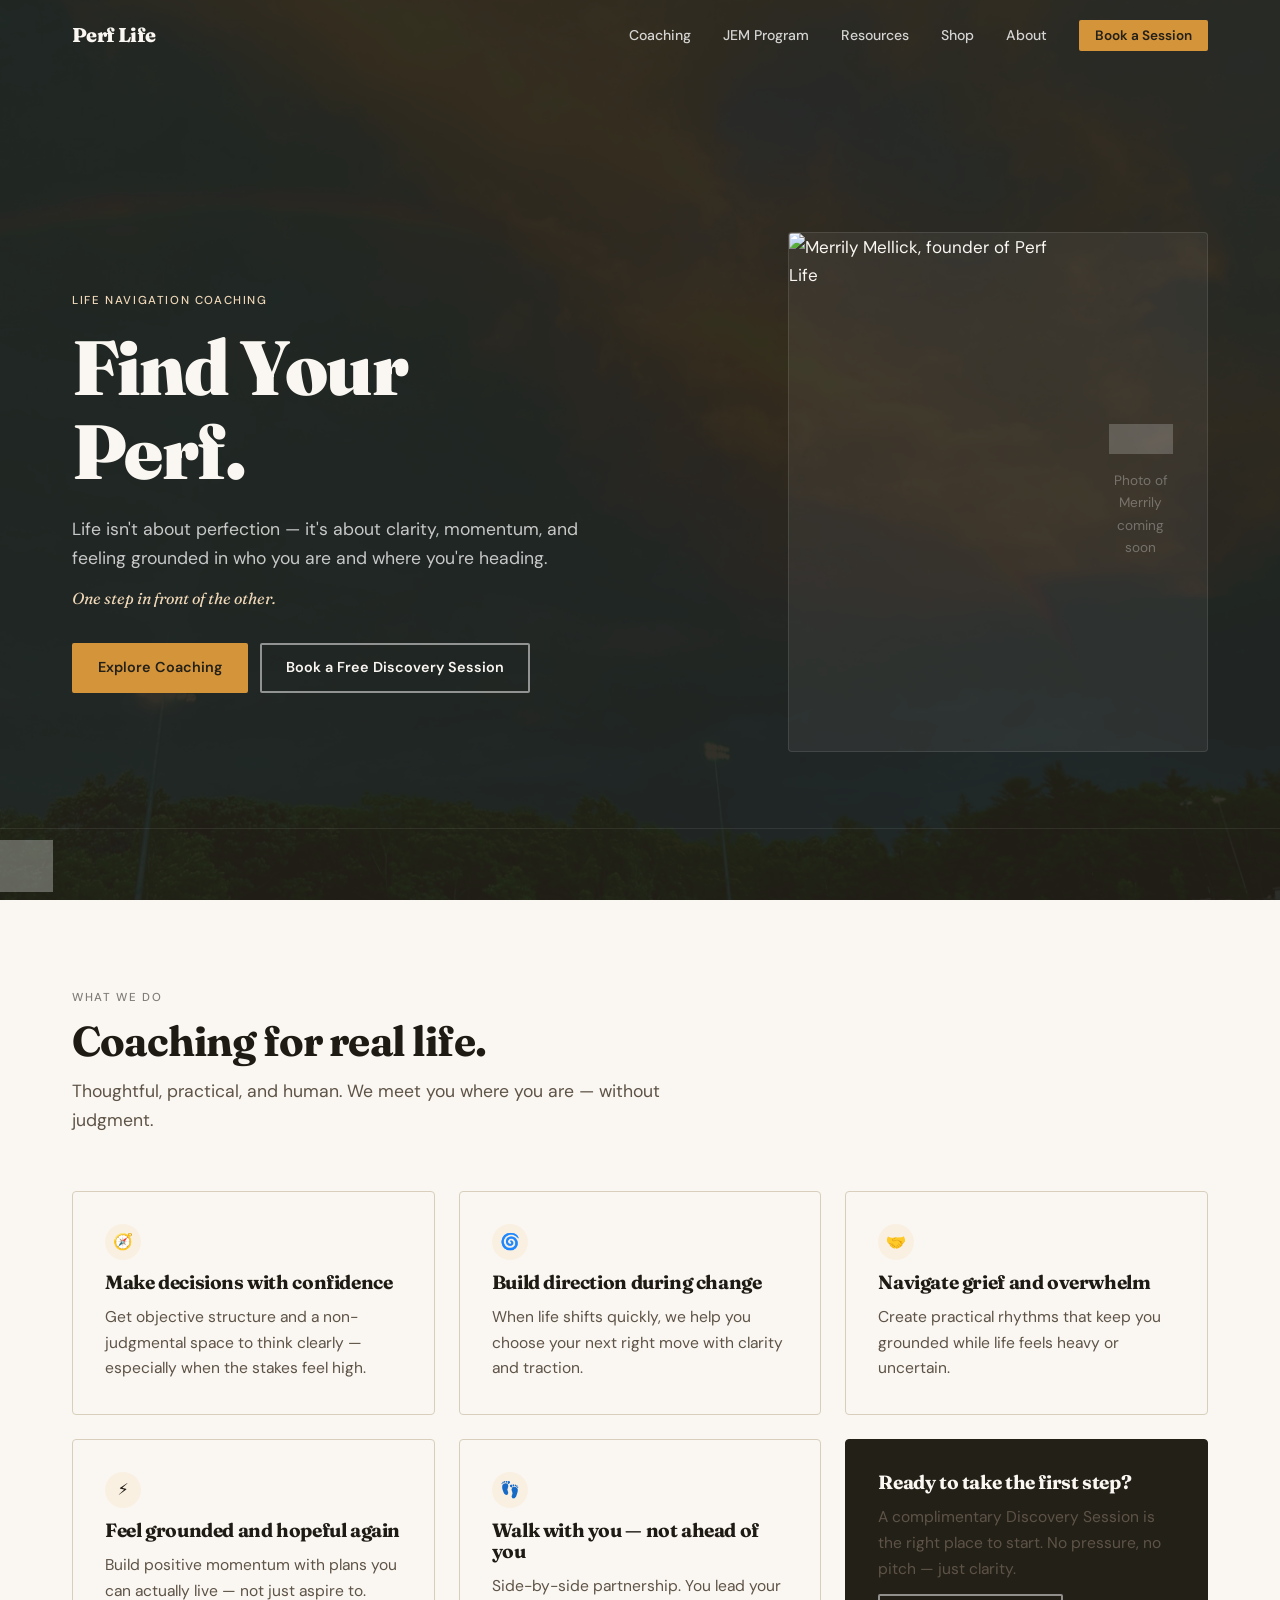
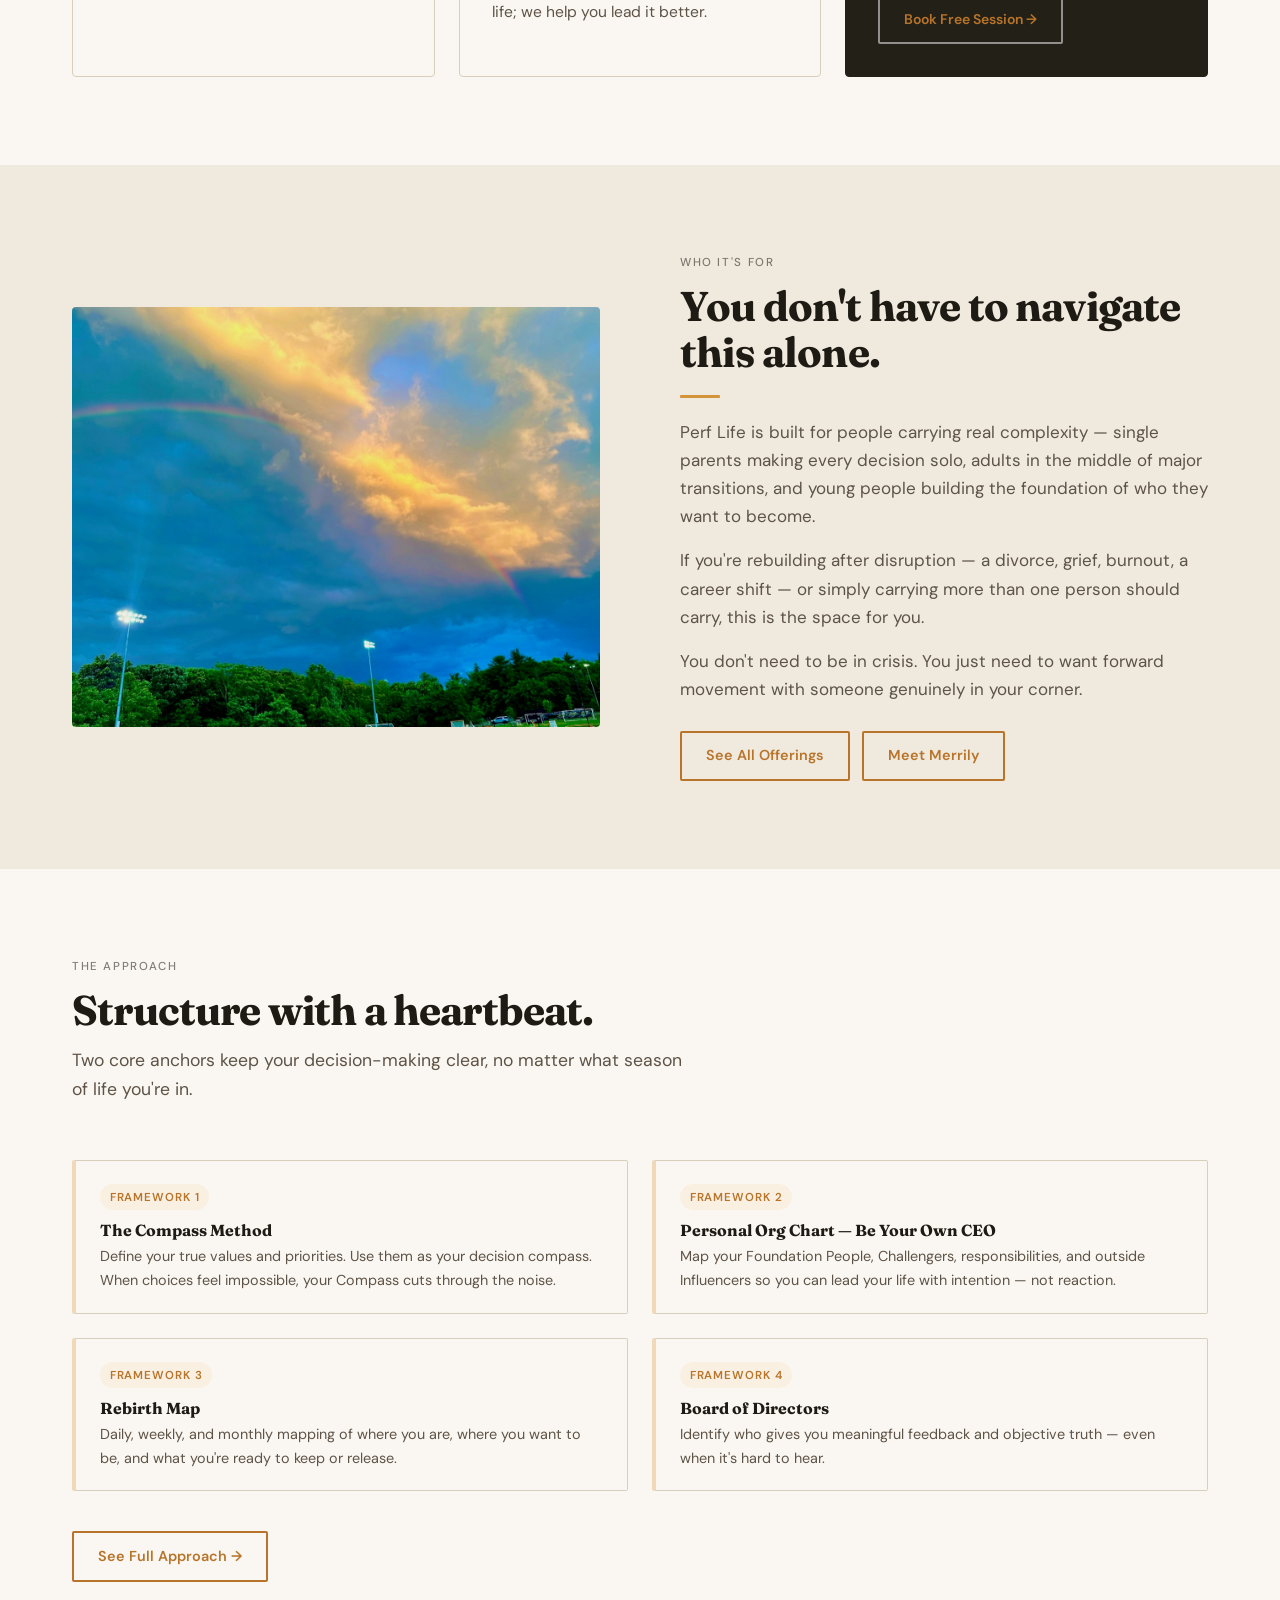
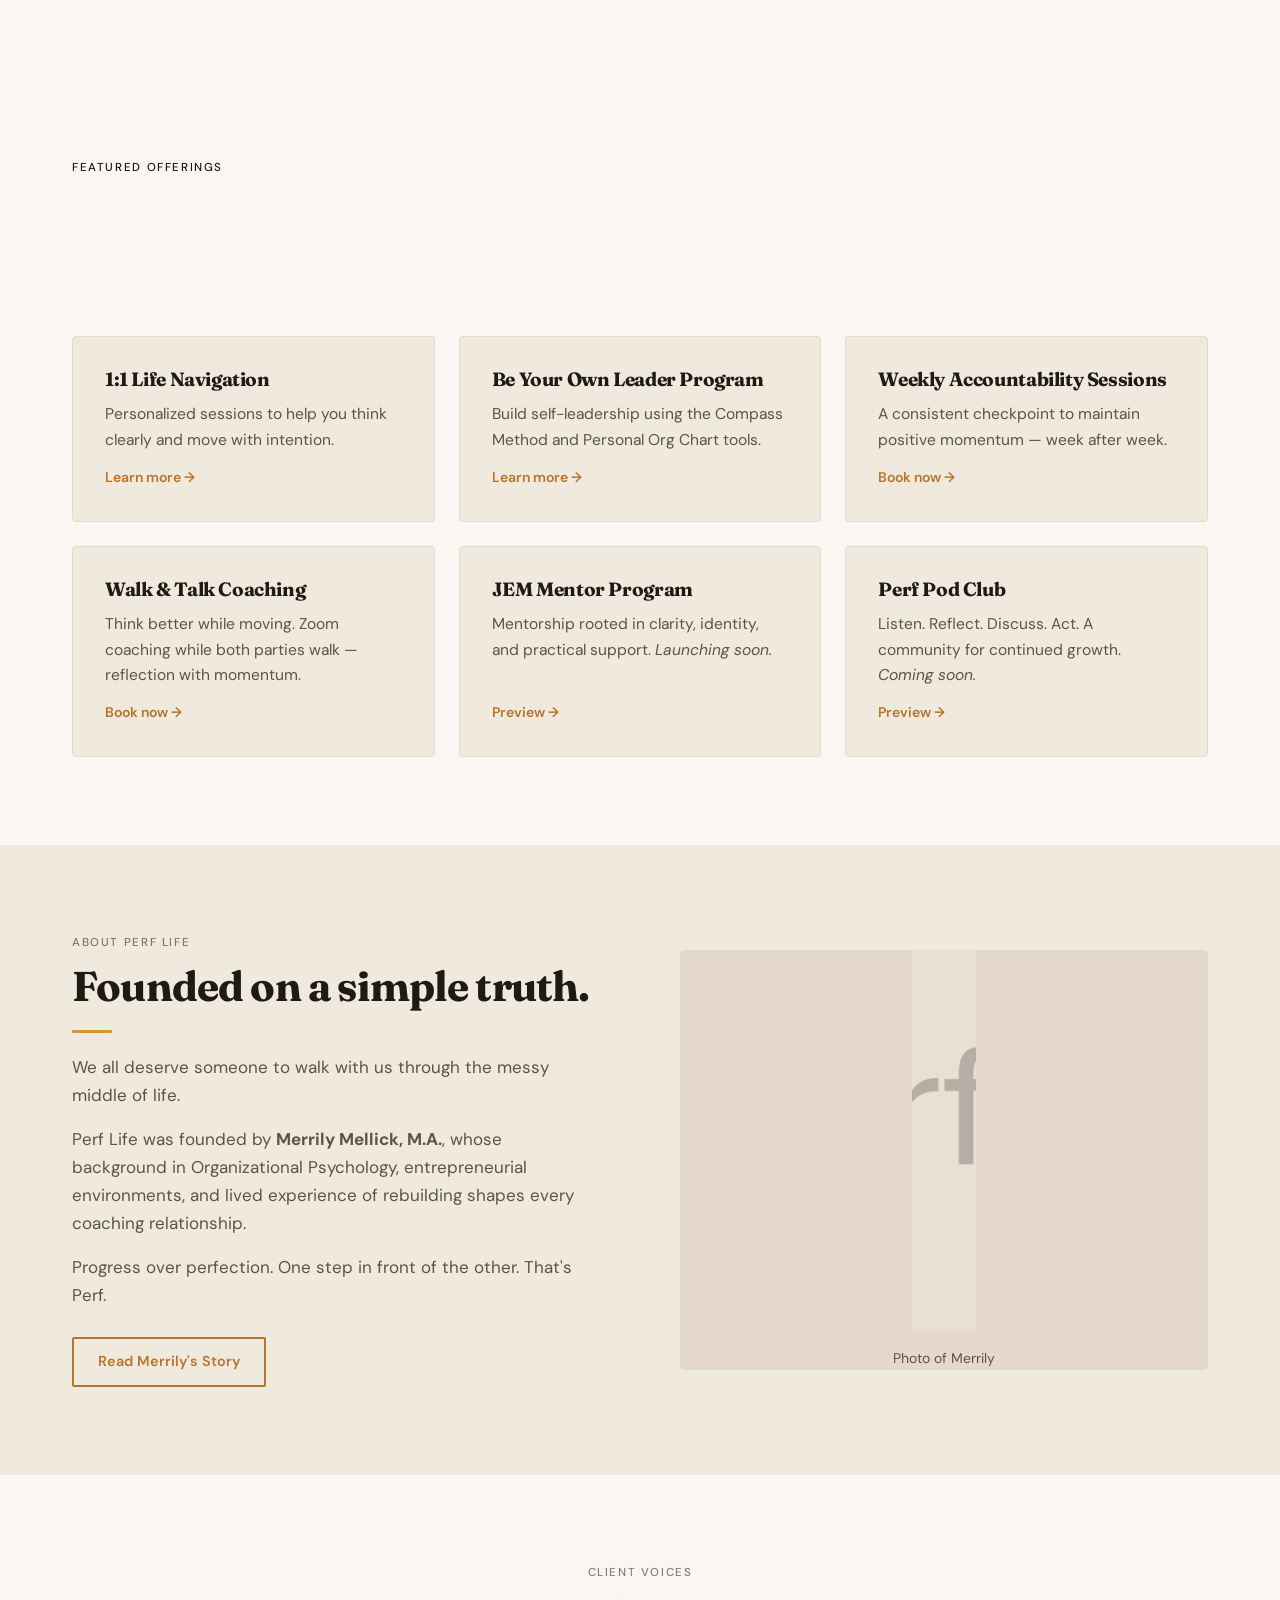
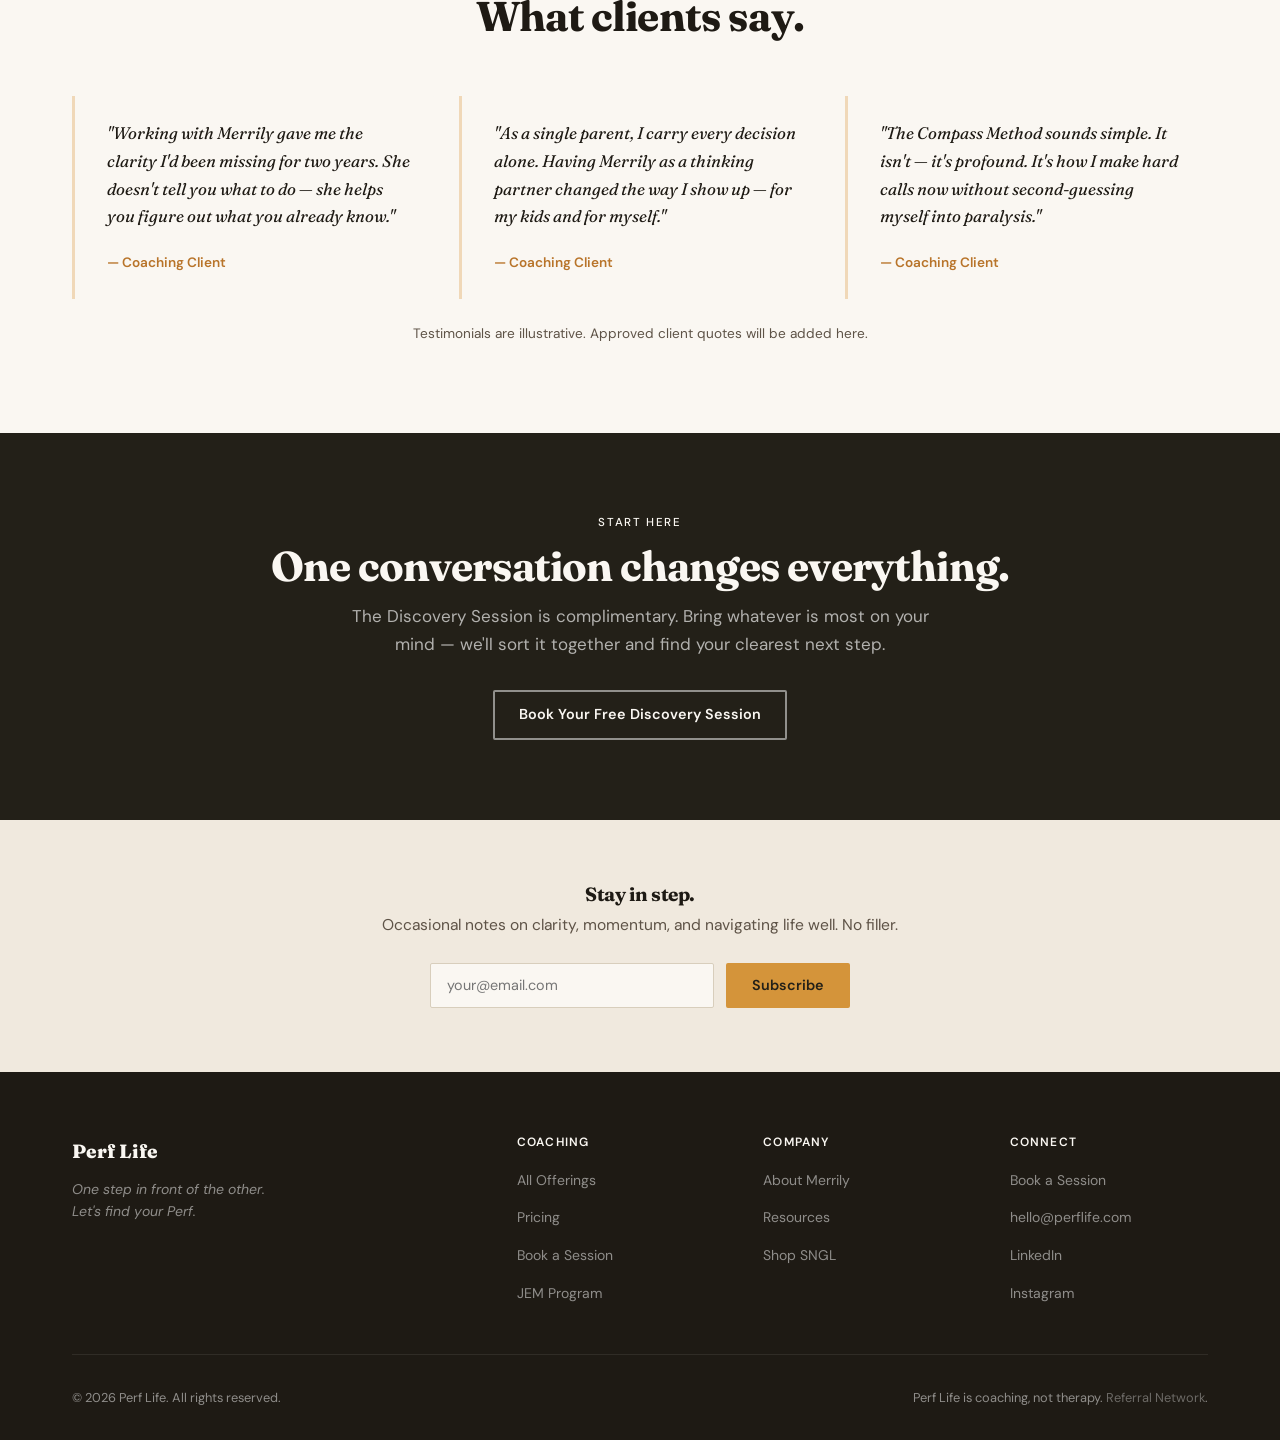
==== index.html @ 0cc989d0 "Perf Life V2 — Warm Authority (Fraunces + amber gold)" ====
<!DOCTYPE html>
<html lang="en">
<head>
  <meta charset="UTF-8">
  <meta name="viewport" content="width=device-width, initial-scale=1.0">
  <title>Perf Life — Life Navigation Coaching</title>
  <meta name="description" content="Perf Life is a personal development coaching practice grounded in thoughtful partnership, self-awareness, and intentional forward movement. Founded by Merrily Mellick, M.A.">
  <link rel="preconnect" href="https://fonts.googleapis.com">
  <link rel="preconnect" href="https://fonts.gstatic.com" crossorigin>
  <link href="https://fonts.googleapis.com/css2?family=Fraunces:ital,opsz,wght@0,9..144,400;0,9..144,700;0,9..144,900;1,9..144,400;1,9..144,700&family=DM+Sans:ital,opsz,wght@0,9..40,400;0,9..40,500;1,9..40,400&display=swap" rel="stylesheet">
  <link rel="stylesheet" href="css/style.css">
</head>
<body>

  <!-- NAV -->
  <nav class="nav" aria-label="Main navigation">
    <div class="nav__inner">
      <a class="nav__logo" href="index.html">
        <img class="nav__logo-mark" src="assets/perf-logo-walker.png" alt="">
        Perf Life
      </a>
      <ul class="nav__links" role="list">
        <li><a href="coaching.html">Coaching</a></li>
        <li><a href="jem-program.html">JEM Program</a></li>
        <li><a href="resources.html">Resources</a></li>
        <li><a href="shop.html">Shop</a></li>
        <li><a href="about.html">About</a></li>
        <li><a href="book.html" class="nav__cta">Book a Session</a></li>
      </ul>
      <button class="nav__burger" aria-label="Open menu" aria-expanded="false">
        <span></span><span></span><span></span>
      </button>
    </div>
  </nav>
  <div class="nav__drawer" aria-label="Mobile navigation">
    <a href="coaching.html">Coaching</a>
    <a href="jem-program.html">JEM Program</a>
    <a href="resources.html">Resources</a>
    <a href="shop.html">Shop</a>
    <a href="about.html">About</a>
    <a href="book.html">Book a Session →</a>
  </div>

  <!-- HERO -->
  <section class="hero">
    <div class="hero__bg" aria-hidden="true"></div>
    <div class="container">
      <div class="hero__inner">
        <div class="hero__content">
          <span class="eyebrow hero__eyebrow">Life Navigation Coaching</span>
          <h1 class="hero__title">Find Your<br>Perf.</h1>
          <p class="hero__lead">
            Life isn't about perfection — it's about clarity, momentum, and feeling grounded in who you are and where you're heading.
          </p>
          <span class="hero__tagline">One step in front of the other.</span>
          <div class="btn-row">
            <a href="coaching.html" class="btn btn--primary">Explore Coaching</a>
            <a href="book.html" class="btn btn--outline">Book a Free Discovery Session</a>
          </div>
        </div>
        <div class="hero__visual">
          <div class="hero__photo-wrap">
            <!-- Replace src below with Merrily's photo path when available -->
            <img src="assets/merrily.jpg" alt="Merrily Mellick, founder of Perf Life">
            <div class="hero__photo-placeholder">
              <img class="walker" src="assets/perf-logo-walker.png" alt="">
              <p>Photo of Merrily<br>coming soon</p>
            </div>
          </div>
        </div>
      </div>
    </div>
    <!-- Walking figure strip -->
    <div class="hero__walker-strip" aria-hidden="true">
      <img class="hero__walker" src="assets/perf-logo-walker.png" alt="">
    </div>
  </section>

  <!-- WHAT WE DO -->
  <section class="section">
    <div class="container">
      <div class="section-head reveal">
        <span class="eyebrow">What We Do</span>
        <h2>Coaching for real life.</h2>
        <p class="lead">Thoughtful, practical, and human. We meet you where you are — without judgment.</p>
      </div>
      <div class="grid grid--3">
        <div class="card reveal">
          <div class="card__icon">🧭</div>
          <h3>Make decisions with confidence</h3>
          <p>Get objective structure and a non-judgmental space to think clearly — especially when the stakes feel high.</p>
        </div>
        <div class="card reveal">
          <div class="card__icon">🌀</div>
          <h3>Build direction during change</h3>
          <p>When life shifts quickly, we help you choose your next right move with clarity and traction.</p>
        </div>
        <div class="card reveal">
          <div class="card__icon">🤝</div>
          <h3>Navigate grief and overwhelm</h3>
          <p>Create practical rhythms that keep you grounded while life feels heavy or uncertain.</p>
        </div>
        <div class="card reveal">
          <div class="card__icon">⚡</div>
          <h3>Feel grounded and hopeful again</h3>
          <p>Build positive momentum with plans you can actually live — not just aspire to.</p>
        </div>
        <div class="card reveal">
          <div class="card__icon">👣</div>
          <h3>Walk with you — not ahead of you</h3>
          <p>Side-by-side partnership. You lead your life; we help you lead it better.</p>
        </div>
        <div class="card card--blue reveal">
          <h3>Ready to take the first step?</h3>
          <p>A complimentary Discovery Session is the right place to start. No pressure, no pitch — just clarity.</p>
          <a href="book.html" class="btn btn--outline" style="margin-top:auto;align-self:flex-start;">Book Free Session →</a>
        </div>
      </div>
    </div>
  </section>

  <!-- WHO IT'S FOR -->
  <section class="section section--stone">
    <div class="container">
      <div class="media-text reveal">
        <div class="media-text__image">
          <img src="assets/hero-rainbow.jpg" alt="Rainbow through trees — a symbol of forward momentum">
        </div>
        <div class="media-text__content">
          <span class="eyebrow">Who It's For</span>
          <h2>You don't have to navigate this alone.</h2>
          <div class="divider"></div>
          <p>Perf Life is built for people carrying real complexity — single parents making every decision solo, adults in the middle of major transitions, and young people building the foundation of who they want to become.</p>
          <p>If you're rebuilding after disruption — a divorce, grief, burnout, a career shift — or simply carrying more than one person should carry, this is the space for you.</p>
          <p>You don't need to be in crisis. You just need to want forward movement with someone genuinely in your corner.</p>
          <div class="btn-row">
            <a href="coaching.html" class="btn btn--outline-dark">See All Offerings</a>
            <a href="about.html" class="btn btn--outline-dark">Meet Merrily</a>
          </div>
        </div>
      </div>
    </div>
  </section>

  <!-- APPROACH -->
  <section class="section">
    <div class="container">
      <div class="section-head reveal">
        <span class="eyebrow">The Approach</span>
        <h2>Structure with a heartbeat.</h2>
        <p class="lead">Two core anchors keep your decision-making clear, no matter what season of life you're in.</p>
      </div>
      <div class="grid grid--2">
        <div class="framework-item reveal">
          <span class="tag">Framework 1</span>
          <h4 style="margin-top:0.75rem;">The Compass Method</h4>
          <p>Define your true values and priorities. Use them as your decision compass. When choices feel impossible, your Compass cuts through the noise.</p>
        </div>
        <div class="framework-item reveal">
          <span class="tag">Framework 2</span>
          <h4 style="margin-top:0.75rem;">Personal Org Chart — Be Your Own CEO</h4>
          <p>Map your Foundation People, Challengers, responsibilities, and outside Influencers so you can lead your life with intention — not reaction.</p>
        </div>
        <div class="framework-item reveal">
          <span class="tag">Framework 3</span>
          <h4 style="margin-top:0.75rem;">Rebirth Map</h4>
          <p>Daily, weekly, and monthly mapping of where you are, where you want to be, and what you're ready to keep or release.</p>
        </div>
        <div class="framework-item reveal">
          <span class="tag">Framework 4</span>
          <h4 style="margin-top:0.75rem;">Board of Directors</h4>
          <p>Identify who gives you meaningful feedback and objective truth — even when it's hard to hear.</p>
        </div>
      </div>
      <div style="margin-top:2.5rem;" class="reveal">
        <a href="about.html" class="btn btn--outline-dark">See Full Approach →</a>
      </div>
    </div>
  </section>

  <!-- OFFERINGS -->
  <section class="section section--blue">
    <div class="container">
      <div class="section-head reveal">
        <span class="eyebrow" style="color:var(--blue-pale);opacity:1;">Featured Offerings</span>
        <h2 style="color:var(--white);">Choose the support style<br>that fits your season.</h2>
      </div>
      <div class="grid grid--3">
        <div class="card card--stone reveal">
          <h3>1:1 Life Navigation</h3>
          <p>Personalized sessions to help you think clearly and move with intention.</p>
          <a href="coaching.html">Learn more →</a>
        </div>
        <div class="card card--stone reveal">
          <h3>Be Your Own Leader Program</h3>
          <p>Build self-leadership using the Compass Method and Personal Org Chart tools.</p>
          <a href="coaching.html">Learn more →</a>
        </div>
        <div class="card card--stone reveal">
          <h3>Weekly Accountability Sessions</h3>
          <p>A consistent checkpoint to maintain positive momentum — week after week.</p>
          <a href="book.html">Book now →</a>
        </div>
        <div class="card card--stone reveal">
          <h3>Walk &amp; Talk Coaching</h3>
          <p>Think better while moving. Zoom coaching while both parties walk — reflection with momentum.</p>
          <a href="book.html">Book now →</a>
        </div>
        <div class="card card--stone reveal">
          <h3>JEM Mentor Program</h3>
          <p>Mentorship rooted in clarity, identity, and practical support. <em>Launching soon.</em></p>
          <a href="jem-program.html">Preview →</a>
        </div>
        <div class="card card--stone reveal">
          <h3>Perf Pod Club</h3>
          <p>Listen. Reflect. Discuss. Act. A community for continued growth. <em>Coming soon.</em></p>
          <a href="resources.html">Preview →</a>
        </div>
      </div>
    </div>
  </section>

  <!-- ABOUT BLURB -->
  <section class="section section--stone">
    <div class="container">
      <div class="media-text media-text--flip reveal">
        <div class="media-text__image">
          <!-- Replace with Merrily's photo -->
          <div class="media-text__image--placeholder">
            <img src="assets/perf-logo-walker.png" style="width:64px;opacity:0.25;" alt="">
            <span>Photo of Merrily</span>
          </div>
        </div>
        <div class="media-text__content">
          <span class="eyebrow">About Perf Life</span>
          <h2>Founded on a simple truth.</h2>
          <div class="divider"></div>
          <p>We all deserve someone to walk with us through the messy middle of life.</p>
          <p>Perf Life was founded by <strong>Merrily Mellick, M.A.</strong>, whose background in Organizational Psychology, entrepreneurial environments, and lived experience of rebuilding shapes every coaching relationship.</p>
          <p>Progress over perfection. One step in front of the other. That's Perf.</p>
          <div class="btn-row">
            <a href="about.html" class="btn btn--outline-dark">Read Merrily's Story</a>
          </div>
        </div>
      </div>
    </div>
  </section>

  <!-- TESTIMONIALS -->
  <section class="section">
    <div class="container">
      <div class="section-head section-head--center reveal">
        <span class="eyebrow">Client Voices</span>
        <h2>What clients say.</h2>
      </div>
      <div class="grid grid--3">
        <div class="testimonial reveal">
          <blockquote>"Working with Merrily gave me the clarity I'd been missing for two years. She doesn't tell you what to do — she helps you figure out what you already know."</blockquote>
          <cite>— Coaching Client</cite>
        </div>
        <div class="testimonial reveal">
          <blockquote>"As a single parent, I carry every decision alone. Having Merrily as a thinking partner changed the way I show up — for my kids and for myself."</blockquote>
          <cite>— Coaching Client</cite>
        </div>
        <div class="testimonial reveal">
          <blockquote>"The Compass Method sounds simple. It isn't — it's profound. It's how I make hard calls now without second-guessing myself into paralysis."</blockquote>
          <cite>— Coaching Client</cite>
        </div>
      </div>
      <p style="text-align:center;margin-top:1.5rem;font-size:0.85rem;color:var(--ink-2);" class="reveal">Testimonials are illustrative. Approved client quotes will be added here.</p>
    </div>
  </section>

  <!-- CTA -->
  <section class="cta-strip">
    <div class="container">
      <div class="reveal">
        <span class="eyebrow" style="color:var(--blue-pale);opacity:1;">Start Here</span>
        <h2>One conversation changes everything.</h2>
        <p>The Discovery Session is complimentary. Bring whatever is most on your mind — we'll sort it together and find your clearest next step.</p>
        <a href="book.html" class="btn btn--outline">Book Your Free Discovery Session</a>
      </div>
    </div>
  </section>

  <!-- NEWSLETTER -->
  <section class="newsletter">
    <div class="container">
      <h3 class="reveal">Stay in step.</h3>
      <p class="reveal">Occasional notes on clarity, momentum, and navigating life well. No filler.</p>
      <form class="newsletter__form reveal" novalidate>
        <input type="email" placeholder="your@email.com" aria-label="Email address">
        <button type="submit" class="btn btn--primary">Subscribe</button>
      </form>
    </div>
  </section>

  <!-- FOOTER -->
  <footer class="footer">
    <div class="container">
      <div class="footer__grid">
        <div>
          <div class="footer__brand">Perf Life</div>
          <p class="footer__tagline">One step in front of the other.<br>Let's find your Perf.</p>
        </div>
        <div class="footer__col">
          <h4>Coaching</h4>
          <ul>
            <li><a href="coaching.html">All Offerings</a></li>
            <li><a href="coaching.html#pricing">Pricing</a></li>
            <li><a href="book.html">Book a Session</a></li>
            <li><a href="jem-program.html">JEM Program</a></li>
          </ul>
        </div>
        <div class="footer__col">
          <h4>Company</h4>
          <ul>
            <li><a href="about.html">About Merrily</a></li>
            <li><a href="resources.html">Resources</a></li>
            <li><a href="shop.html">Shop SNGL</a></li>
          </ul>
        </div>
        <div class="footer__col">
          <h4>Connect</h4>
          <ul>
            <li><a href="book.html">Book a Session</a></li>
            <li><a href="mailto:hello@perflife.com">hello@perflife.com</a></li>
            <li><a href="#">LinkedIn</a></li>
            <li><a href="#">Instagram</a></li>
          </ul>
        </div>
      </div>
      <div class="footer__bottom">
        <span>© 2026 Perf Life. All rights reserved.</span>
        <span>Perf Life is coaching, not therapy. <a href="#">Referral Network</a>.</span>
      </div>
    </div>
  </footer>

  <script src="js/main.js"></script>
</body>
</html>
---- css/style.css ----
/* =============================================
   PERF LIFE V2 — "Warm Authority"
   Palette: charcoal + amber gold on warm cream
   Type: Fraunces (display serif) + DM Sans (body)
   ============================================= */

:root {
  --white:      #FAF7F2;
  --stone:      #F0E9DE;
  --stone-deep: #E4D9CA;
  --ink:        #1E1A14;
  --ink-2:      #5E5347;
  --gold:       #B8742A;
  --gold-mid:   #D4943A;
  --gold-pale:  #F0D8B8;
  --gold-xpale: #FAF0E2;
  --dark:       #232018;
  --rule:       #D8CEBC;
  --radius:     2px;
  --max:        1200px;
  --nav-h:      68px;
}

*, *::before, *::after { box-sizing: border-box; margin: 0; padding: 0; }
html { scroll-behavior: smooth; -webkit-text-size-adjust: 100%; }
body { font-family: 'DM Sans', system-ui, sans-serif; font-size: 1.0625rem; line-height: 1.65; color: var(--ink); background: var(--white); }
img { display: block; max-width: 100%; height: auto; }
a { color: inherit; text-decoration: none; }
ul { list-style: none; }
button { cursor: pointer; font-family: inherit; }

h1, h2, h3, h4 { font-family: 'Fraunces', Georgia, serif; font-weight: 700; line-height: 1.1; letter-spacing: -0.02em; }
h1 { font-size: clamp(2.8rem, 6vw, 5rem); font-weight: 900; }
h2 { font-size: clamp(1.9rem, 3.5vw, 2.6rem); }
h3 { font-size: 1.2rem; font-weight: 700; }
h4 { font-size: 1rem; font-weight: 700; letter-spacing: 0; }

.eyebrow { font-family: 'DM Sans', sans-serif; font-size: 0.72rem; font-weight: 500; letter-spacing: 0.14em; text-transform: uppercase; opacity: 0.55; display: block; margin-bottom: 0.75rem; }
.lead { font-size: 1.1rem; line-height: 1.65; color: var(--ink-2); }

.container { max-width: var(--max); margin: 0 auto; padding: 0 2rem; }
.section { padding: 5.5rem 0; }
.section--stone { background: var(--stone); }
.section--dark  { background: var(--dark); color: var(--white); }
.section--gold  { background: var(--gold-xpale); }

.section-head { margin-bottom: 3.5rem; }
.section-head h2 { margin-bottom: 0.75rem; }
.section-head .lead { max-width: 52ch; }
.section-head--center { text-align: center; }
.section-head--center .lead { margin: 0 auto; }

/* Nav */
.nav { position: fixed; top: 0; left: 0; right: 0; height: var(--nav-h); z-index: 100; transition: background 0.25s, box-shadow 0.25s; }
.nav.scrolled { background: var(--white); box-shadow: 0 1px 0 var(--rule); }
.nav__inner { max-width: var(--max); margin: 0 auto; padding: 0 2rem; height: 100%; display: flex; align-items: center; justify-content: space-between; }
.nav__logo { font-family: 'Fraunces', Georgia, serif; font-weight: 800; font-size: 1.25rem; letter-spacing: -0.03em; color: var(--white); transition: color 0.25s; display: flex; align-items: center; gap: 0.5rem; }
.nav.scrolled .nav__logo { color: var(--ink); }
.nav__logo-mark { display: none; }
.nav__links { display: flex; align-items: center; gap: 2rem; }
.nav__links a { font-size: 0.88rem; font-weight: 500; color: rgba(255,255,255,0.8); transition: color 0.2s; }
.nav__links a:hover { color: var(--white); }
.nav.scrolled .nav__links a { color: var(--ink-2); }
.nav.scrolled .nav__links a:hover { color: var(--ink); }
.nav__cta { color: var(--dark) !important; background: var(--gold-mid); padding: 0.45rem 1rem; border-radius: var(--radius); font-weight: 600 !important; font-size: 0.85rem !important; transition: background 0.2s !important; }
.nav__cta:hover { background: var(--gold) !important; color: var(--white) !important; }
.nav.scrolled .nav__cta { background: var(--gold-mid); color: var(--dark) !important; }
.nav__burger { display: none; flex-direction: column; gap: 5px; background: none; border: none; padding: 4px; }
.nav__burger span { display: block; width: 22px; height: 2px; background: var(--white); transition: background 0.25s; border-radius: 2px; }
.nav.scrolled .nav__burger span { background: var(--ink); }
.nav__drawer { display: none; position: fixed; top: var(--nav-h); left: 0; right: 0; background: var(--white); border-bottom: 1px solid var(--rule); padding: 1.5rem 2rem; z-index: 99; flex-direction: column; gap: 1.25rem; }
.nav__drawer.open { display: flex; }
.nav__drawer a { font-size: 1rem; font-weight: 500; color: var(--ink-2); }
.nav__drawer a:hover { color: var(--ink); }

/* Buttons */
.btn { display: inline-flex; align-items: center; gap: 0.4rem; font-family: 'DM Sans', sans-serif; font-size: 0.9rem; font-weight: 600; padding: 0.7rem 1.5rem; border-radius: var(--radius); border: 2px solid transparent; transition: background 0.2s, color 0.2s, border-color 0.2s, transform 0.15s; white-space: nowrap; }
.btn:hover { transform: translateY(-1px); }
.btn--primary { background: var(--gold-mid); color: var(--dark); border-color: var(--gold-mid); }
.btn--primary:hover { background: var(--gold); border-color: var(--gold); }
.btn--outline { background: transparent; color: var(--white); border-color: rgba(255,255,255,0.5); }
.btn--outline:hover { border-color: var(--white); background: rgba(255,255,255,0.08); }
.btn--outline-dark { background: transparent; color: var(--gold); border-color: var(--gold); }
.btn--outline-dark:hover { background: var(--gold); color: var(--white); }
.btn-row { display: flex; flex-wrap: wrap; gap: 0.75rem; margin-top: 2rem; }

/* Hero */
.hero { min-height: 100svh; background: var(--dark); color: var(--white); display: flex; flex-direction: column; justify-content: center; position: relative; overflow: hidden; padding-top: var(--nav-h); }
.hero__bg { position: absolute; inset: 0; background-image: url('../assets/hero-rainbow.jpg'); background-size: cover; background-position: center 40%; opacity: 0.08; }
.hero__inner { position: relative; z-index: 1; display: grid; grid-template-columns: 1fr 1fr; gap: 4rem; align-items: center; padding: 6rem 0 5rem; }
.hero__content { max-width: 52ch; }
.hero__eyebrow { color: var(--gold-pale); opacity: 1; margin-bottom: 1rem; }
.hero__title { color: var(--white); margin-bottom: 1.25rem; }
.hero__lead { font-size: 1.1rem; line-height: 1.65; color: rgba(255,255,255,0.75); }
.hero__tagline { display: block; margin-top: 0.75rem; font-family: 'Fraunces', serif; font-size: 1rem; font-style: italic; color: var(--gold-pale); }
.hero__visual { display: flex; justify-content: flex-end; align-items: center; }
.hero__photo-wrap { width: 420px; height: 520px; border-radius: 4px; overflow: hidden; background: rgba(255,255,255,0.06); border: 1px solid rgba(255,255,255,0.1); display: flex; align-items: center; justify-content: center; flex-shrink: 0; }
.hero__photo-wrap img { width: 100%; height: 100%; object-fit: cover; }
.hero__photo-placeholder { text-align: center; color: rgba(255,255,255,0.3); font-size: 0.85rem; padding: 2rem; }
.hero__photo-placeholder .walker { width: 64px; margin: 0 auto 1rem; opacity: 0.2; filter: brightness(0) invert(1); }
.hero__walker-strip { position: absolute; bottom: 0; left: 0; right: 0; height: 72px; overflow: hidden; z-index: 2; border-top: 1px solid rgba(255,255,255,0.08); }
.hero__walker { position: absolute; bottom: 8px; left: -60px; height: 52px; filter: brightness(0) invert(1); opacity: 0.3; animation: walk-across 8s ease-in-out infinite; animation-delay: 1.2s; }
@keyframes walk-across { 0% { left: -60px; opacity: 0; } 8% { opacity: 0.3; } 90% { opacity: 0.3; } 100% { left: calc(100% + 60px); opacity: 0; } }
.hero--page { min-height: 44vh; padding-bottom: 4rem; }
.hero--page .hero__inner { padding: 3.5rem 0 2rem; grid-template-columns: 1fr; max-width: 680px; }

/* Cards */
.grid { display: grid; gap: 1.5rem; }
.grid--2 { grid-template-columns: repeat(2, 1fr); }
.grid--3 { grid-template-columns: repeat(3, 1fr); }
.grid--4 { grid-template-columns: repeat(4, 1fr); }
.card { background: var(--white); border: 1px solid var(--rule); border-radius: calc(var(--radius) + 2px); padding: 2rem; display: flex; flex-direction: column; gap: 0.75rem; transition: box-shadow 0.2s, border-color 0.2s, transform 0.2s; }
.card:hover { box-shadow: 0 6px 24px rgba(184,116,42,0.1); border-color: var(--gold-pale); transform: translateY(-2px); }
.card--blue { background: var(--dark); color: var(--white); border-color: var(--dark); }
.card--blue h3 { color: var(--white); }
.card--blue p { color: rgba(255,255,255,0.7); }
.card--stone { background: var(--stone); border-color: var(--stone-deep); }
.card__icon { width: 36px; height: 36px; background: var(--gold-xpale); border-radius: 50%; display: flex; align-items: center; justify-content: center; font-size: 1rem; flex-shrink: 0; }
.card p { color: var(--ink-2); font-size: 0.975rem; }
.card a { margin-top: auto; font-size: 0.875rem; font-weight: 600; color: var(--gold); display: inline-flex; align-items: center; gap: 0.3rem; }
.card a:hover { color: var(--gold-mid); }

/* Testimonials */
.testimonial { border-left: 3px solid var(--gold-pale); padding: 1.5rem 1.5rem 1.5rem 2rem; background: var(--white); border-radius: 0 var(--radius) var(--radius) 0; }
.section--stone .testimonial { background: var(--stone-deep); }
.testimonial blockquote { font-family: 'Fraunces', serif; font-size: 1.05rem; line-height: 1.65; color: var(--ink); font-style: italic; margin-bottom: 1rem; }
.testimonial cite { font-size: 0.85rem; font-weight: 600; color: var(--gold); font-style: normal; }

/* FAQ */
.faq { display: flex; flex-direction: column; }
.faq__item { border-bottom: 1px solid var(--rule); }
.faq__q { width: 100%; text-align: left; background: none; border: none; padding: 1.25rem 0; font-family: 'Fraunces', serif; font-size: 1rem; font-weight: 700; color: var(--ink); display: flex; justify-content: space-between; align-items: center; gap: 1rem; }
.faq__q:hover { color: var(--gold); }
.faq__icon { width: 20px; height: 20px; flex-shrink: 0; position: relative; }
.faq__icon::before, .faq__icon::after { content: ''; position: absolute; background: currentColor; border-radius: 2px; }
.faq__icon::before { width: 100%; height: 2px; top: 9px; left: 0; }
.faq__icon::after { width: 2px; height: 100%; top: 0; left: 9px; transition: transform 0.25s; }
.faq__item.open .faq__icon::after { transform: scaleY(0); }
.faq__a { max-height: 0; overflow: hidden; transition: max-height 0.3s ease, padding 0.3s; font-size: 0.975rem; color: var(--ink-2); line-height: 1.65; }
.faq__item.open .faq__a { max-height: 400px; padding-bottom: 1.25rem; }

/* CTA strip */
.cta-strip { padding: 5rem 0; text-align: center; background: var(--dark); color: var(--white); }
.cta-strip h2 { color: var(--white); margin-bottom: 0.75rem; }
.cta-strip p { color: rgba(255,255,255,0.65); max-width: 50ch; margin: 0 auto 2rem; }

/* Pricing */
.pricing-card { border: 2px solid var(--rule); border-radius: calc(var(--radius) + 3px); padding: 2.5rem; background: var(--white); display: flex; flex-direction: column; gap: 1.25rem; }
.pricing-card--featured { border-color: var(--gold-mid); position: relative; }
.pricing-card--featured::before { content: 'Most Popular'; position: absolute; top: -1px; right: 1.5rem; background: var(--gold-mid); color: var(--dark); font-size: 0.7rem; font-weight: 700; letter-spacing: 0.08em; text-transform: uppercase; padding: 0.25rem 0.75rem; border-radius: 0 0 var(--radius) var(--radius); }
.pricing__price { font-family: 'Fraunces', serif; font-size: 2.5rem; font-weight: 900; color: var(--gold); line-height: 1; }
.pricing__price span { font-family: 'DM Sans', sans-serif; font-size: 1rem; font-weight: 400; color: var(--ink-2); }
.pricing__features { display: flex; flex-direction: column; gap: 0.6rem; }
.pricing__features li { font-size: 0.925rem; color: var(--ink-2); display: flex; align-items: flex-start; gap: 0.6rem; }
.pricing__features li::before { content: '✓'; color: var(--gold-mid); font-weight: 700; flex-shrink: 0; }

/* Shop */
.product-card { background: var(--white); border: 1px solid var(--rule); border-radius: calc(var(--radius) + 2px); overflow: hidden; transition: box-shadow 0.2s, transform 0.2s; }
.product-card:hover { box-shadow: 0 8px 28px rgba(184,116,42,0.12); transform: translateY(-2px); }
.product-card__image { width: 100%; height: 260px; object-fit: cover; background: var(--stone); }
.product-card__image--placeholder { width: 100%; height: 260px; background: var(--stone); display: flex; align-items: center; justify-content: center; color: var(--ink-2); font-size: 0.85rem; }
.product-card__body { padding: 1.25rem; }
.product-card__name { font-family: 'Fraunces', serif; font-weight: 700; font-size: 1rem; margin-bottom: 0.35rem; }
.product-card__price { color: var(--gold); font-weight: 600; font-size: 0.95rem; margin-bottom: 0.75rem; }
.product-card__desc { font-size: 0.875rem; color: var(--ink-2); margin-bottom: 1rem; }

/* Misc */
.coming-soon-banner { background: var(--gold-xpale); border: 1px solid var(--gold-pale); border-radius: var(--radius); padding: 2rem; text-align: center; margin-bottom: 2rem; }
.coming-soon-banner p { color: var(--ink-2); font-size: 0.925rem; }
.newsletter { padding: 4rem 0; background: var(--stone); text-align: center; }
.newsletter h3 { font-family: 'Fraunces', serif; margin-bottom: 0.5rem; }
.newsletter p { color: var(--ink-2); margin-bottom: 1.5rem; font-size: 0.975rem; }
.newsletter__form { display: flex; gap: 0.75rem; max-width: 420px; margin: 0 auto; flex-wrap: wrap; justify-content: center; }
.newsletter__form input { flex: 1; min-width: 200px; padding: 0.7rem 1rem; border: 1px solid var(--rule); border-radius: var(--radius); font-family: 'DM Sans', sans-serif; font-size: 0.9rem; background: var(--white); color: var(--ink); outline: none; transition: border-color 0.2s; }
.newsletter__form input:focus { border-color: var(--gold-mid); }
.footer { background: var(--ink); color: rgba(255,255,255,0.5); padding: 4rem 0 2rem; }
.footer__grid { display: grid; grid-template-columns: 2fr 1fr 1fr 1fr; gap: 3rem; padding-bottom: 3rem; border-bottom: 1px solid rgba(255,255,255,0.08); margin-bottom: 2rem; }
.footer__brand { font-family: 'Fraunces', serif; font-size: 1.2rem; font-weight: 800; color: var(--white); margin-bottom: 0.75rem; }
.footer__tagline { font-size: 0.875rem; line-height: 1.55; max-width: 28ch; font-style: italic; }
.footer__col h4 { font-family: 'DM Sans', sans-serif; font-size: 0.75rem; font-weight: 600; letter-spacing: 0.1em; text-transform: uppercase; color: var(--white); margin-bottom: 1rem; }
.footer__col ul { display: flex; flex-direction: column; gap: 0.6rem; }
.footer__col a { font-size: 0.875rem; transition: color 0.2s; }
.footer__col a:hover { color: var(--white); }
.footer__bottom { display: flex; justify-content: space-between; align-items: center; font-size: 0.8rem; flex-wrap: wrap; gap: 0.75rem; }
.footer__bottom a { color: rgba(255,255,255,0.35); }
.footer__bottom a:hover { color: rgba(255,255,255,0.65); }
.framework-list { display: flex; flex-direction: column; gap: 1rem; }
.framework-item { padding: 1.25rem 1.5rem; background: var(--white); border: 1px solid var(--rule); border-radius: var(--radius); border-left: 4px solid var(--gold-pale); transition: border-left-color 0.2s; }
.framework-item:hover { border-left-color: var(--gold-mid); }
.section--stone .framework-item { background: var(--stone-deep); }
.framework-item h4 { font-family: 'Fraunces', serif; margin-bottom: 0.35rem; }
.framework-item p { font-size: 0.9rem; color: var(--ink-2); }
.tag { display: inline-block; font-size: 0.72rem; font-weight: 600; letter-spacing: 0.08em; text-transform: uppercase; padding: 0.2rem 0.6rem; border-radius: 20px; background: var(--gold-xpale); color: var(--gold); }
.divider { width: 40px; height: 3px; background: var(--gold-mid); border-radius: 1px; margin: 1.25rem 0; }
.reveal { opacity: 0; transform: translateY(18px); transition: opacity 0.55s ease, transform 0.55s ease; }
.reveal.visible { opacity: 1; transform: none; }
.cal-wrap { background: var(--white); border: 1px solid var(--rule); border-radius: calc(var(--radius) + 2px); overflow: hidden; min-height: 600px; }
.sngl-wordmark { font-family: 'Fraunces', serif; font-size: clamp(3rem, 10vw, 7rem); font-weight: 900; letter-spacing: -0.04em; line-height: 0.9; color: var(--white); }
.sngl-sub { font-family: 'DM Sans', sans-serif; font-size: 0.95rem; color: var(--gold-pale); margin-top: 0.75rem; letter-spacing: 0.04em; font-style: italic; }
.filter-bar { display: flex; gap: 0.5rem; flex-wrap: wrap; margin-bottom: 2.5rem; }
.filter-btn { font-family: 'DM Sans', sans-serif; font-size: 0.8rem; font-weight: 600; padding: 0.35rem 0.9rem; border-radius: 20px; border: 1px solid var(--rule); background: var(--white); color: var(--ink-2); transition: background 0.2s, color 0.2s, border-color 0.2s; }
.filter-btn.active, .filter-btn:hover { background: var(--gold-mid); color: var(--dark); border-color: var(--gold-mid); }
.jem-hero { background: #1A1510; }
.jem-quote { background: var(--gold-xpale); border-left: 4px solid var(--gold-mid); padding: 2rem 2.5rem; border-radius: 0 var(--radius) var(--radius) 0; font-family: 'Fraunces', serif; font-size: 1.2rem; font-style: italic; line-height: 1.65; color: var(--ink); margin: 2.5rem 0; }
.jem-quote cite { display: block; margin-top: 1rem; font-style: normal; font-size: 0.875rem; font-weight: 600; color: var(--gold); font-family: 'DM Sans', sans-serif; }
.media-text { display: grid; grid-template-columns: 1fr 1fr; gap: 5rem; align-items: center; }
.media-text--flip { direction: rtl; }
.media-text--flip > * { direction: ltr; }
.media-text__image { border-radius: 4px; overflow: hidden; }
.media-text__image img { width: 100%; height: 420px; object-fit: cover; }
.media-text__image--placeholder { width: 100%; height: 420px; background: var(--stone-deep); border-radius: 4px; display: flex; align-items: center; justify-content: center; color: var(--ink-2); font-size: 0.875rem; flex-direction: column; gap: 1rem; }
.media-text__content h2 { margin-bottom: 1rem; }
.media-text__content p { color: var(--ink-2); margin-bottom: 1rem; }
.media-text__content .btn-row { margin-top: 1.75rem; }

@media (max-width: 900px) {
  .hero__inner { grid-template-columns: 1fr; gap: 2rem; }
  .hero__visual { display: none; }
  .media-text { grid-template-columns: 1fr; gap: 2.5rem; }
  .media-text--flip { direction: ltr; }
  .footer__grid { grid-template-columns: 1fr 1fr; gap: 2rem; }
  .grid--3 { grid-template-columns: 1fr 1fr; }
  .grid--4 { grid-template-columns: 1fr 1fr; }
}
@media (max-width: 640px) {
  :root { --nav-h: 60px; }
  .nav__links { display: none; }
  .nav__burger { display: flex; }
  .section { padding: 3.5rem 0; }
  .container { padding: 0 1.25rem; }
  .grid--2, .grid--3, .grid--4 { grid-template-columns: 1fr; }
  h1 { font-size: 2.5rem; }
  h2 { font-size: 1.75rem; }
  .footer__grid { grid-template-columns: 1fr; gap: 2rem; }
}
@media (prefers-reduced-motion: reduce) {
  .hero__walker { animation: none; }
  .reveal { opacity: 1; transform: none; transition: none; }
  * { transition-duration: 0.01ms !important; animation-duration: 0.01ms !important; }
}
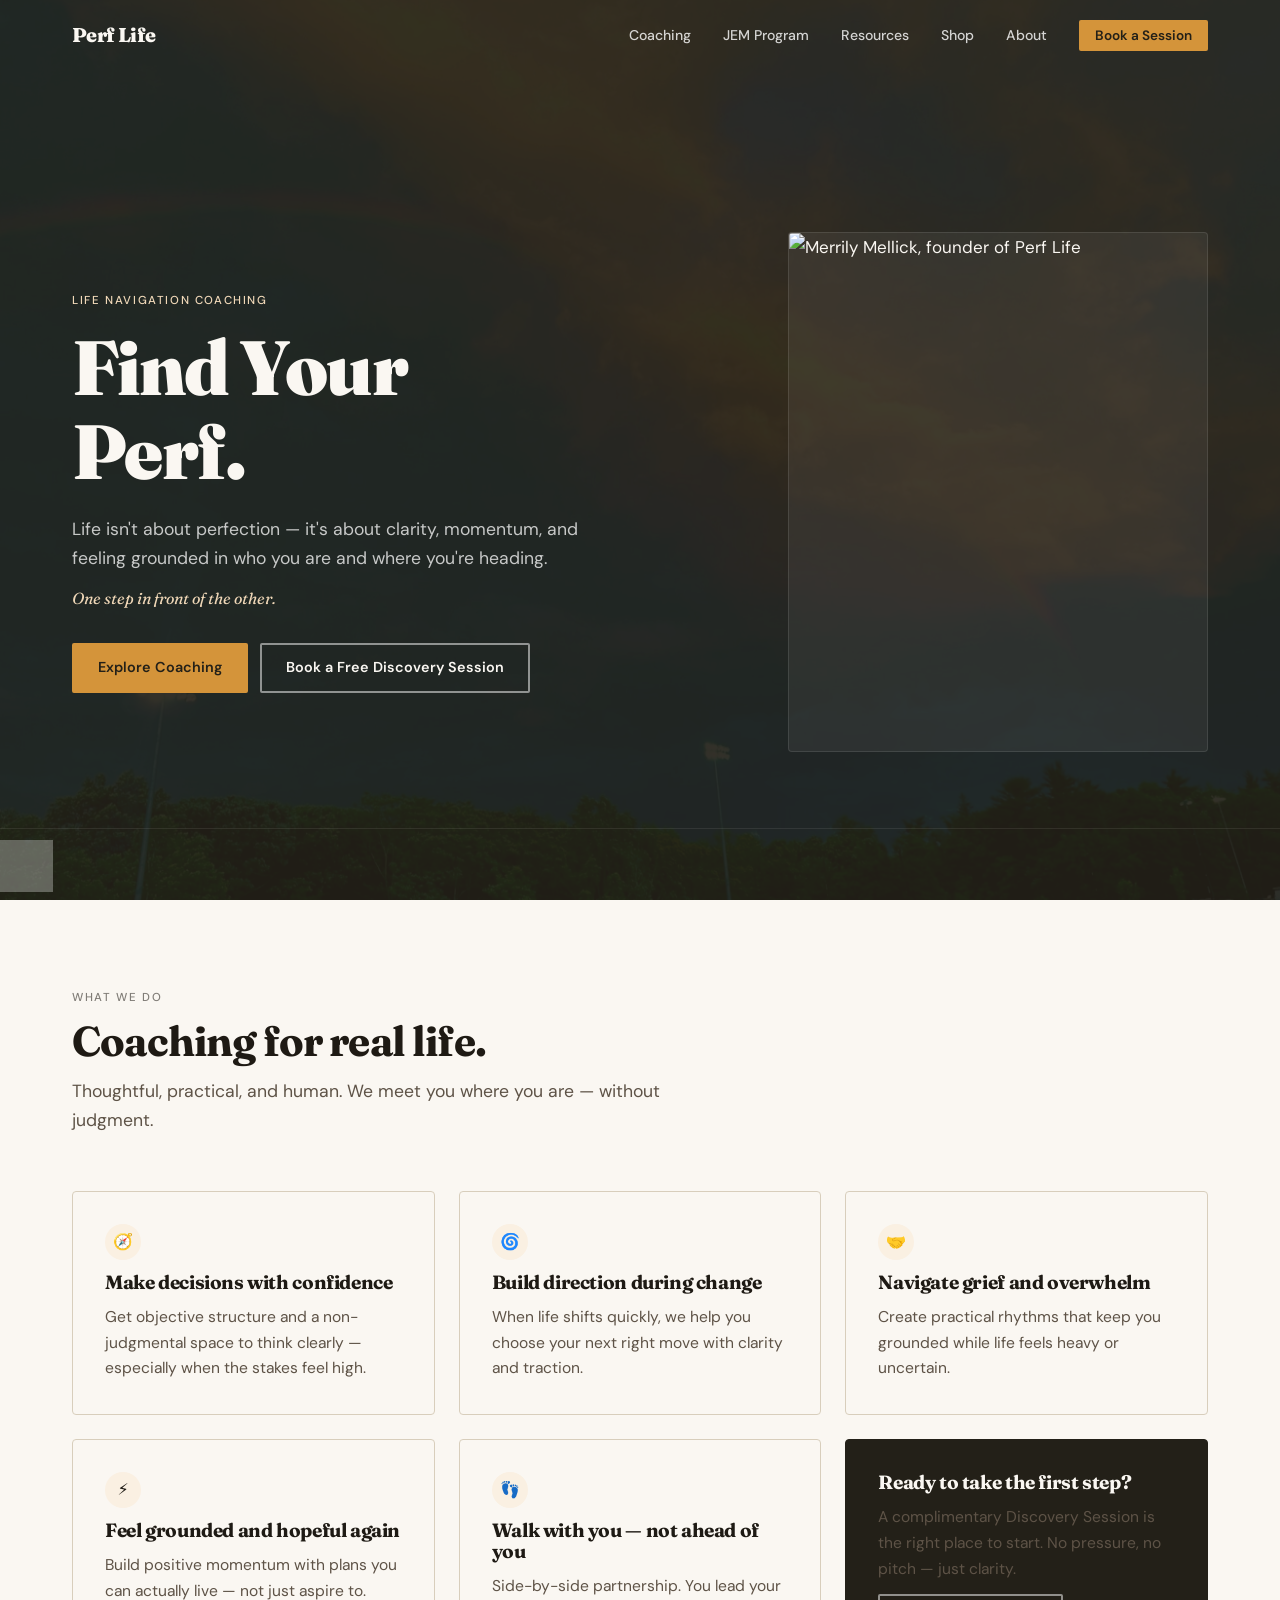
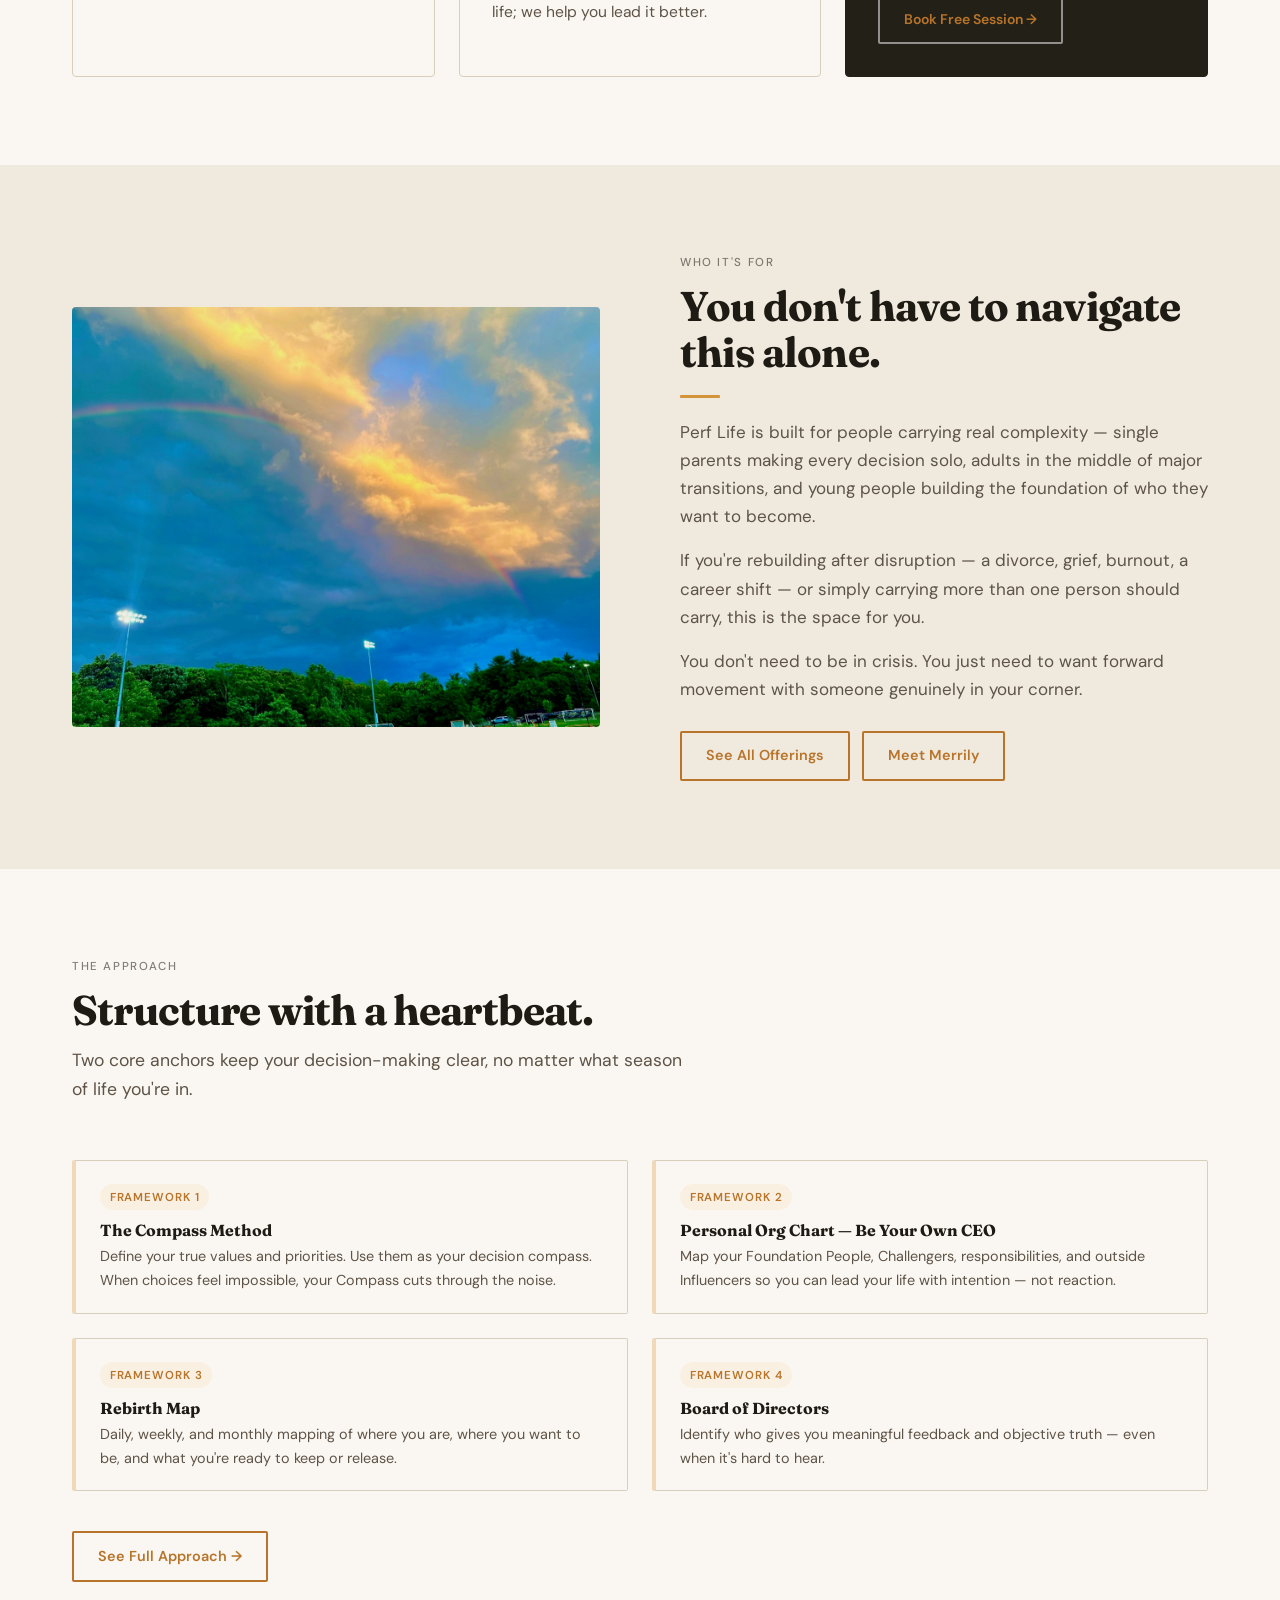
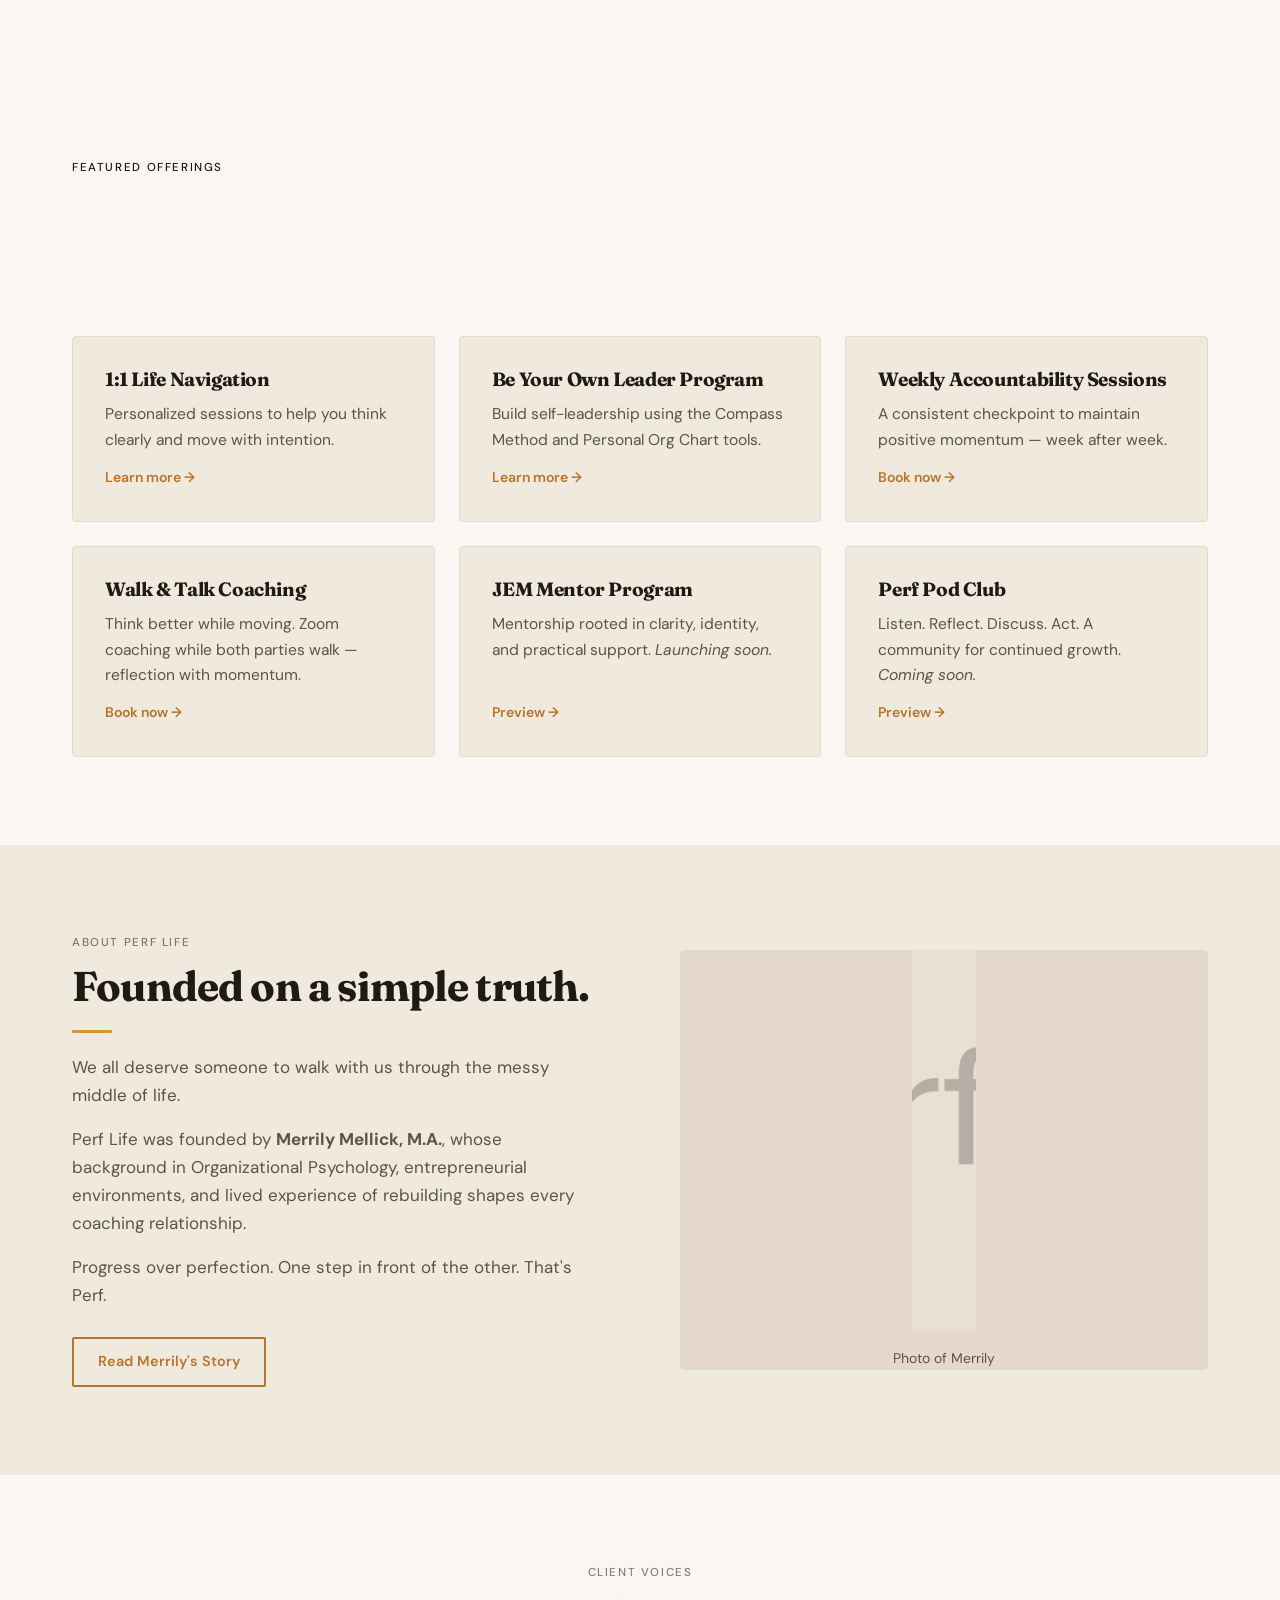
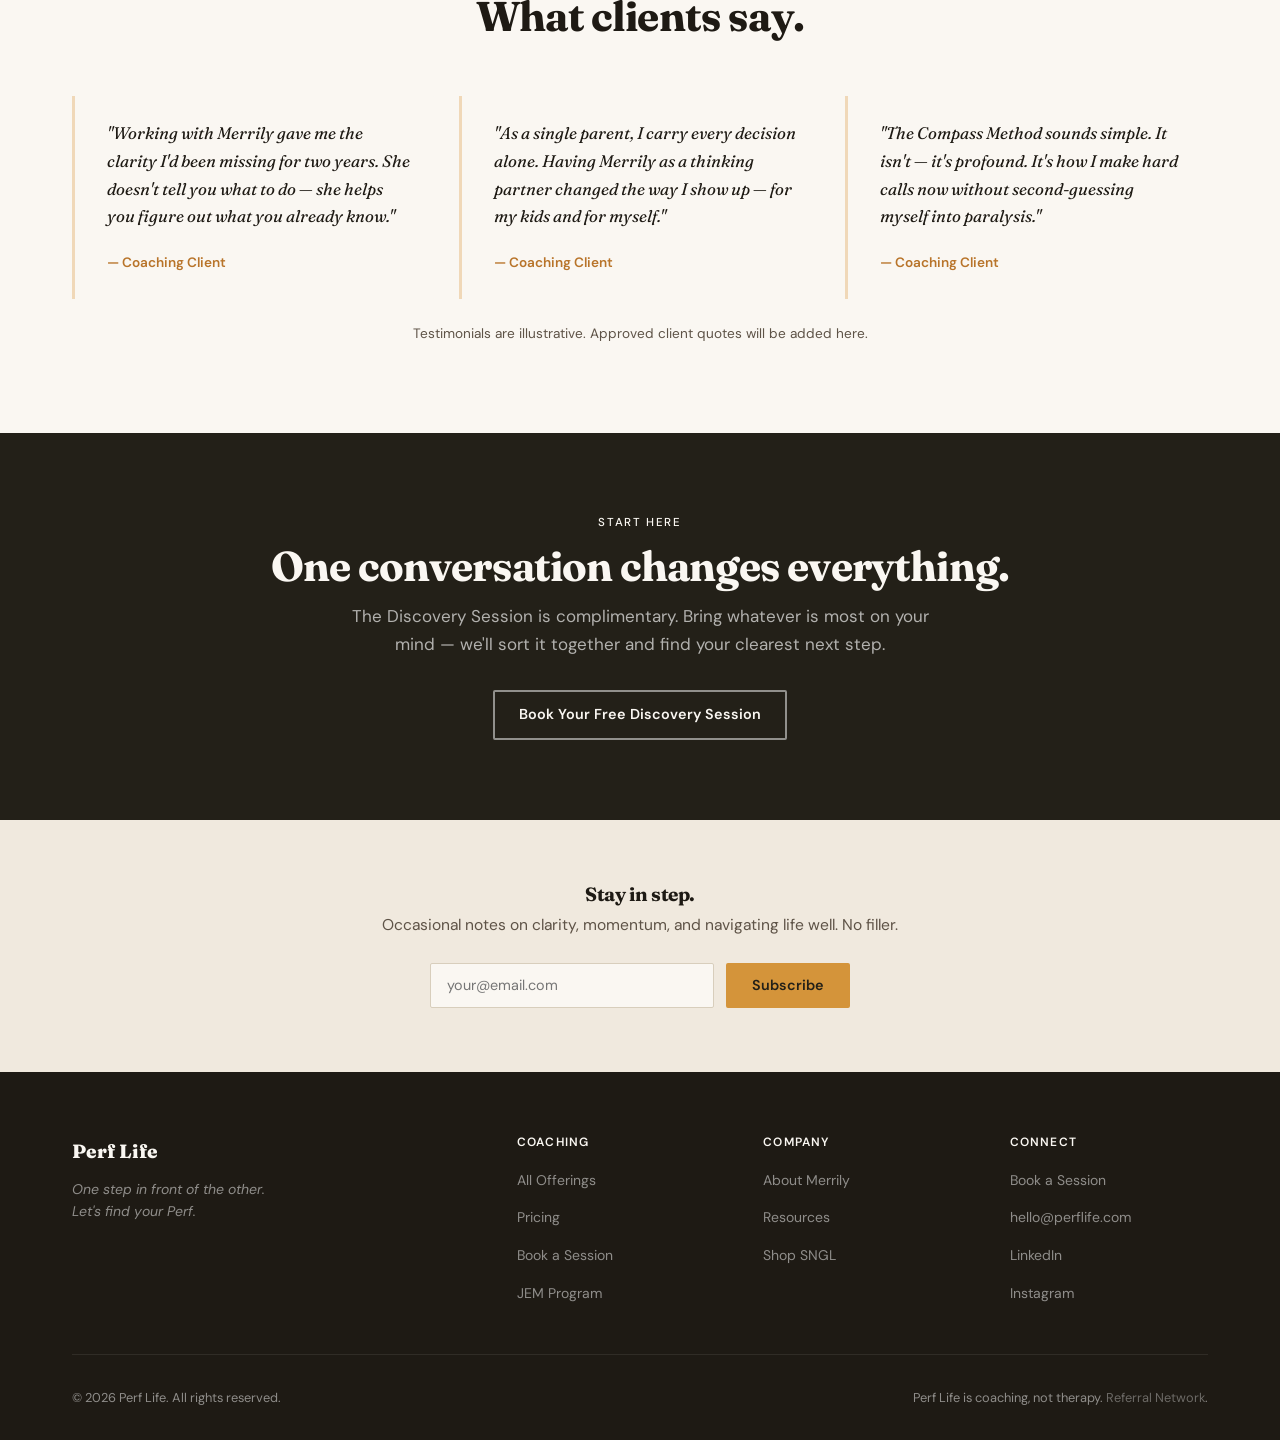
==== commit f5982bfb: "Add Merrily's photo to hero and About page" ====
--- a/index.html
+++ b/index.html
@@ -60,12 +60,8 @@
         </div>
         <div class="hero__visual">
           <div class="hero__photo-wrap">
-            <!-- Replace src below with Merrily's photo path when available -->
             <img src="assets/merrily.jpg" alt="Merrily Mellick, founder of Perf Life">
-            <div class="hero__photo-placeholder">
-              <img class="walker" src="assets/perf-logo-walker.png" alt="">
-              <p>Photo of Merrily<br>coming soon</p>
-            </div>
+          </div>
           </div>
         </div>
       </div>
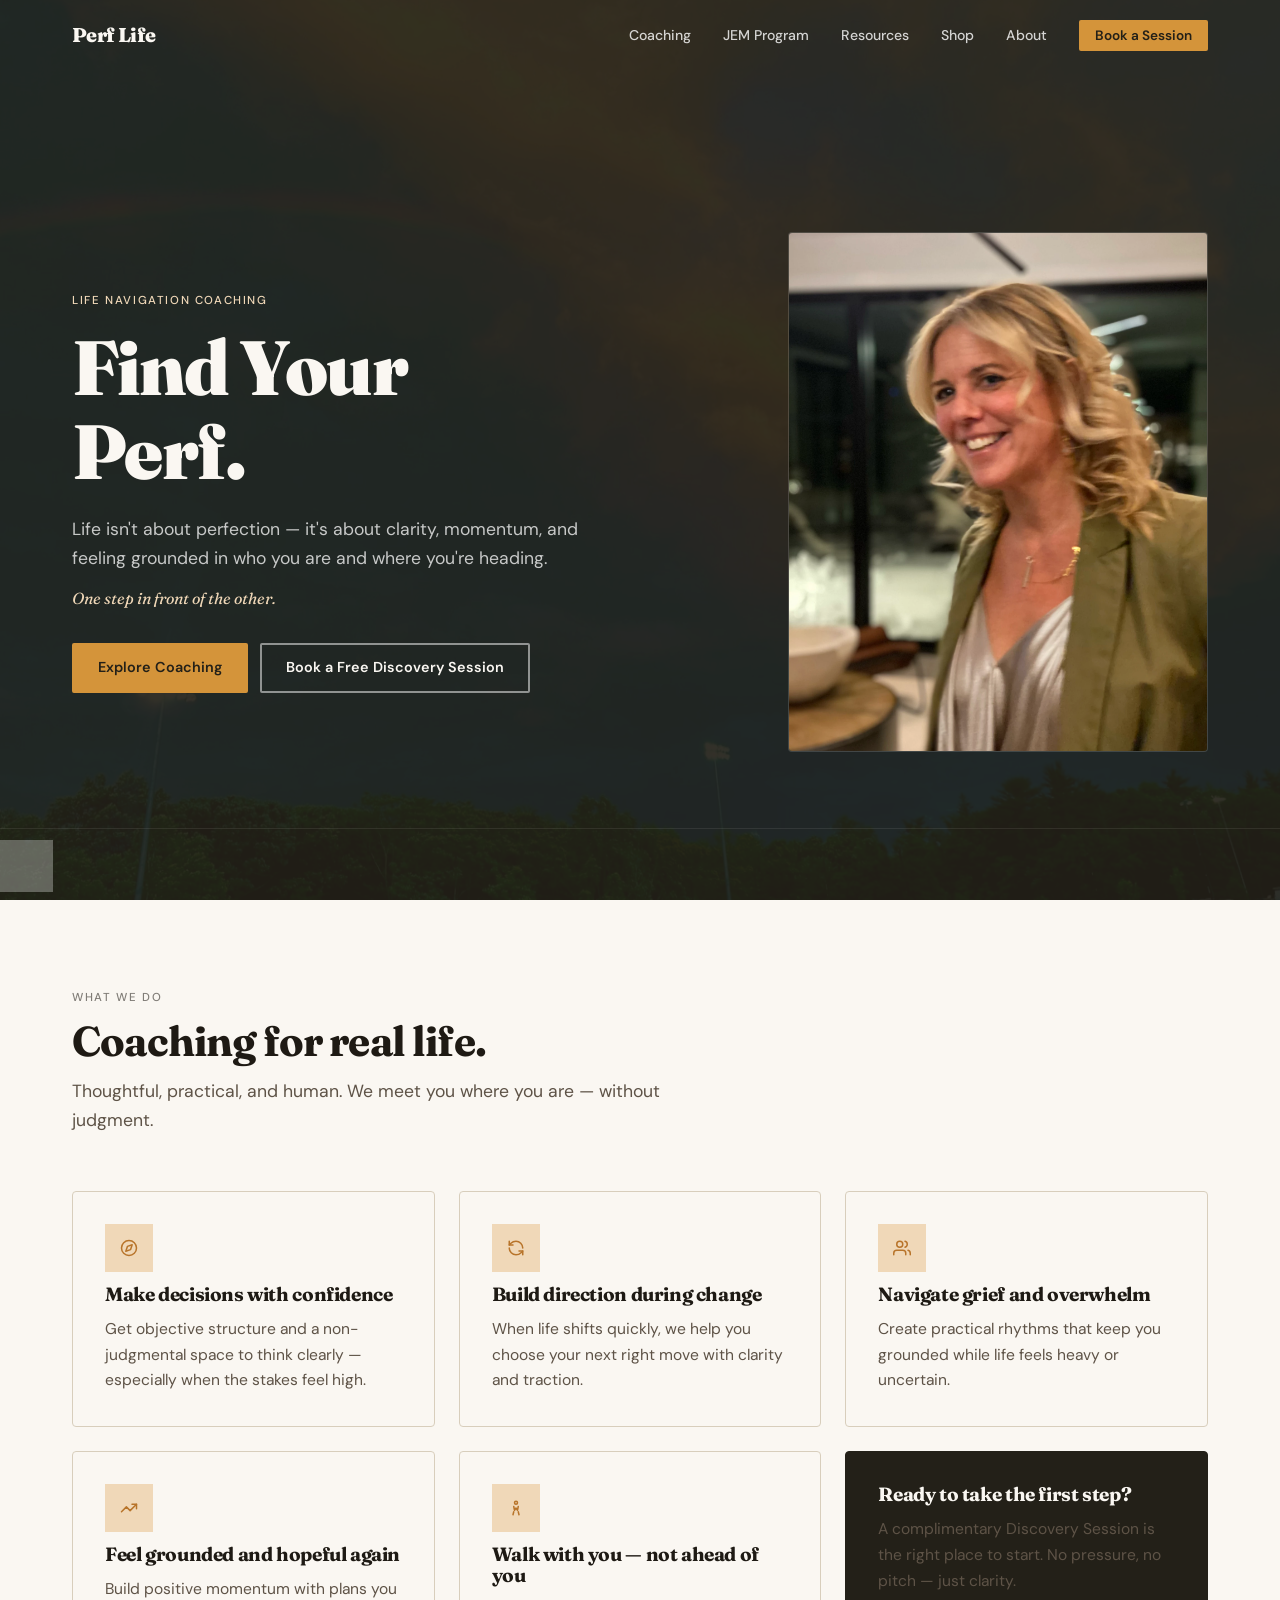
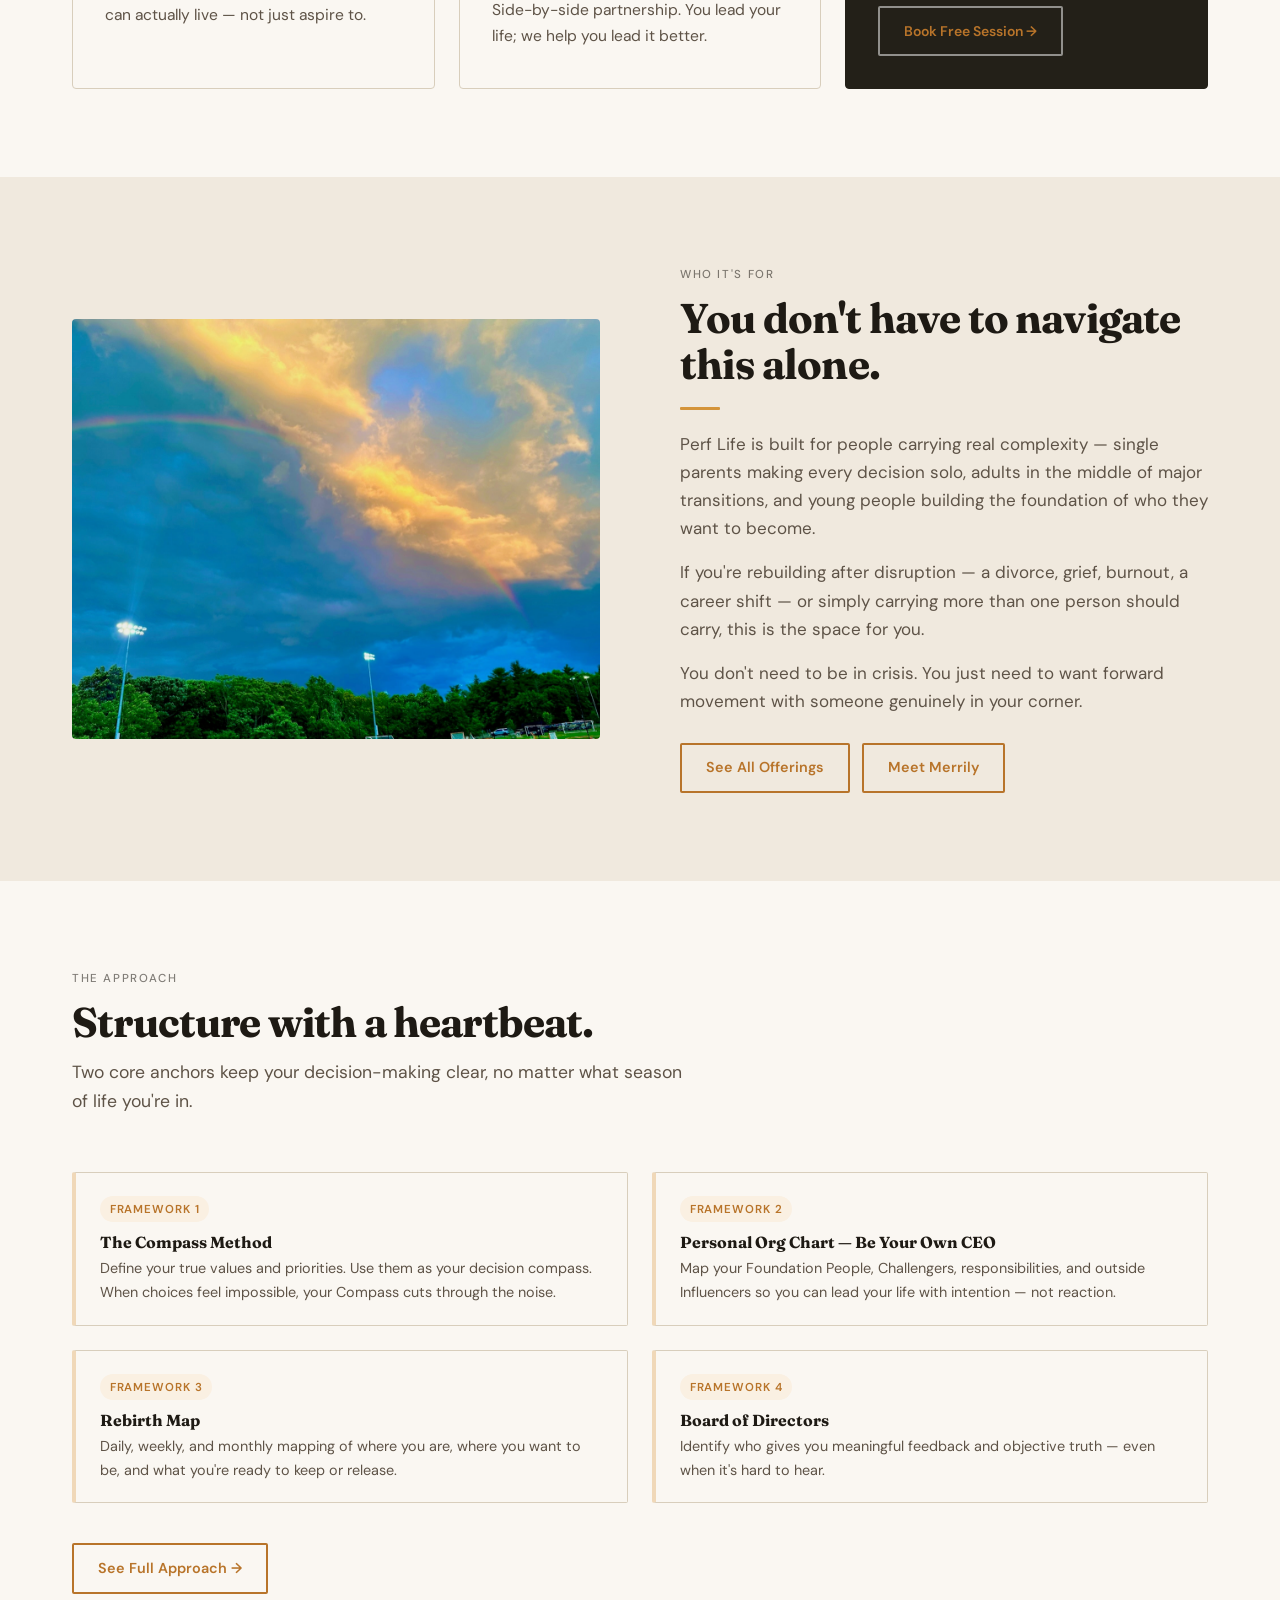
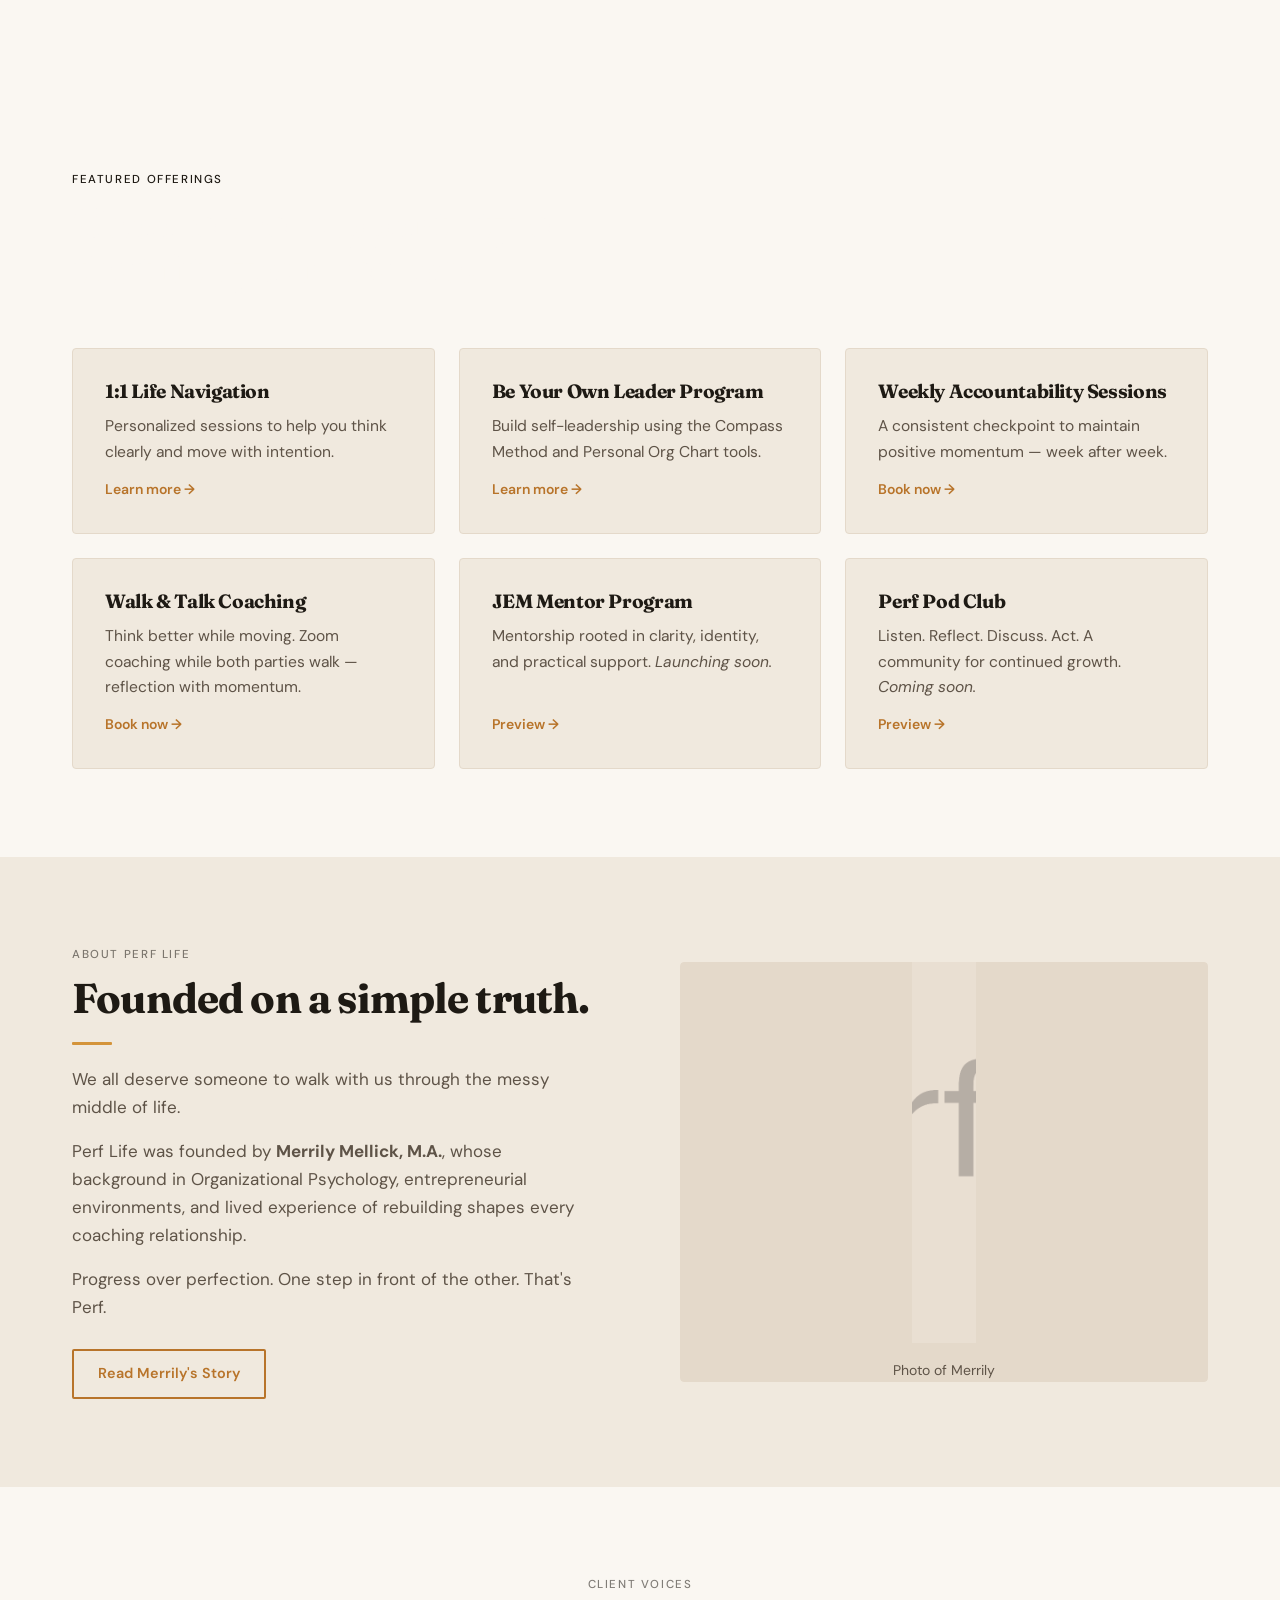
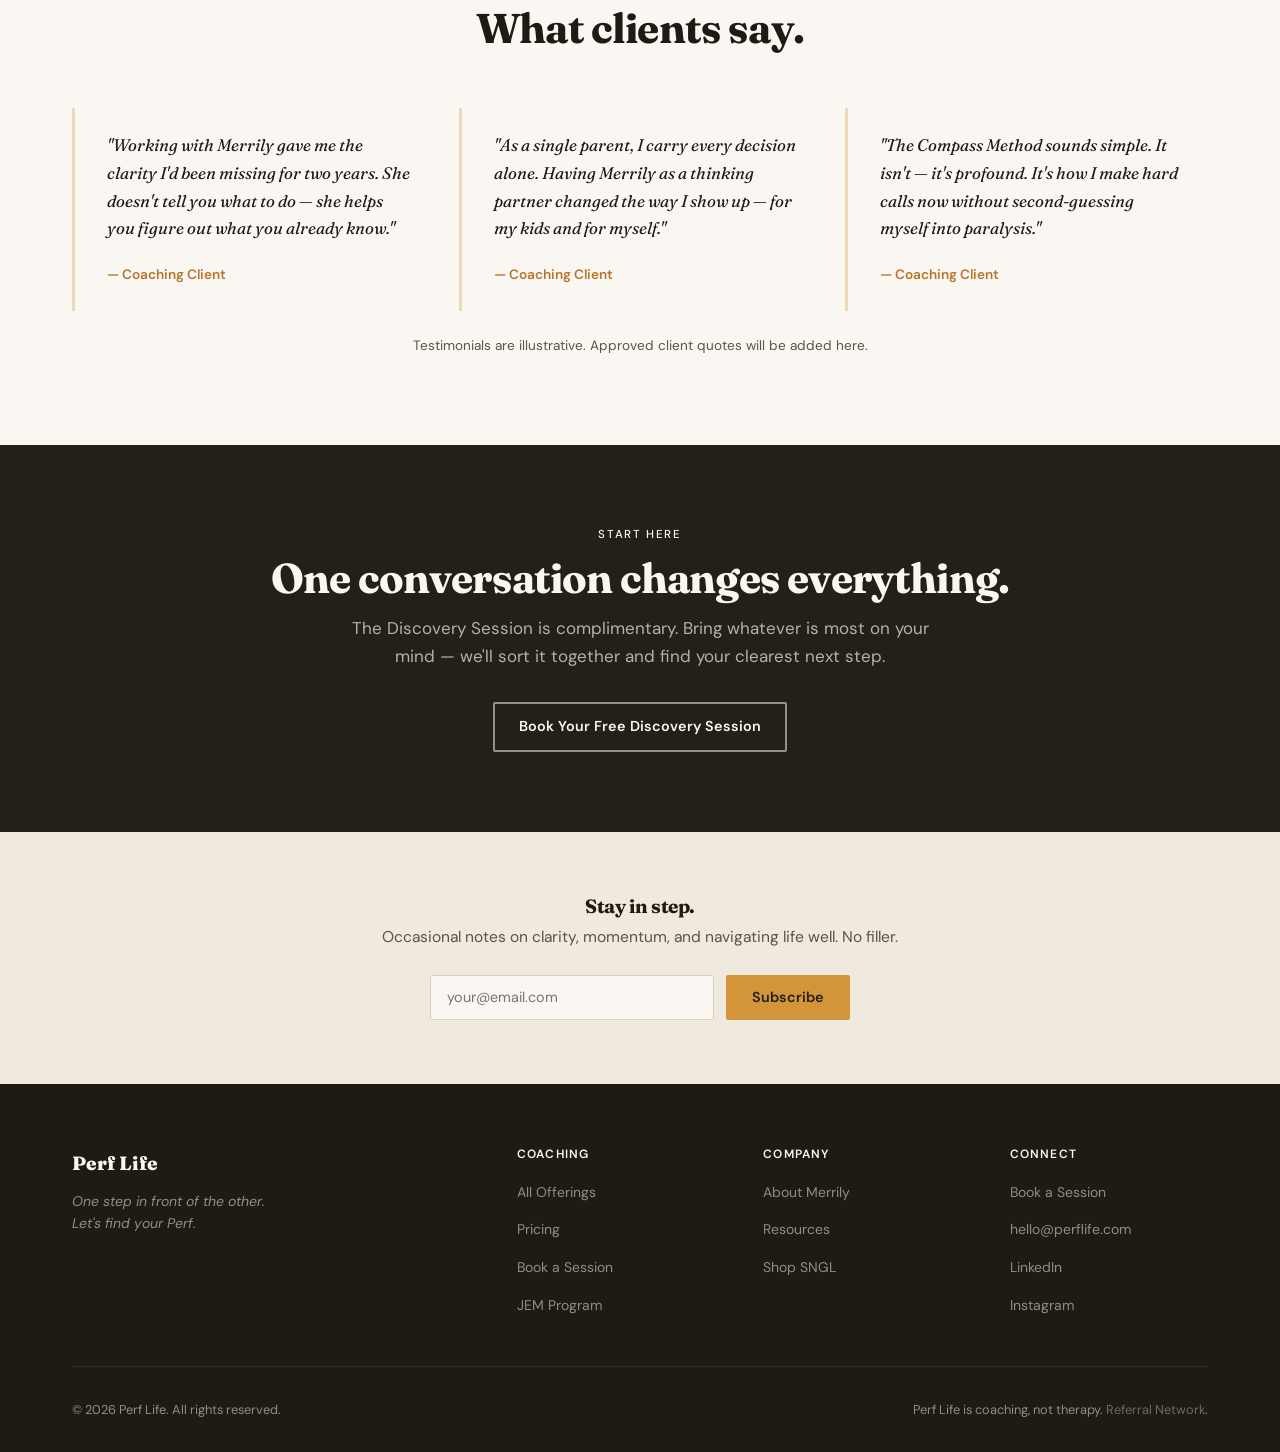
==== commit 49476322: "Design overhaul: SVG icons, cohesive color systems, fix photo casing" ====
--- a/index.html
+++ b/index.html
@@ -82,27 +82,27 @@
       </div>
       <div class="grid grid--3">
         <div class="card reveal">
-          <div class="card__icon">🧭</div>
+          <div class="card__icon"><svg width="18" height="18" viewBox="0 0 24 24" fill="none" stroke="currentColor" stroke-width="var(--icon-sw,1.75)" stroke-linecap="var(--icon-lc,round)" stroke-linejoin="round" aria-hidden="true"><circle cx="12" cy="12" r="10"/><polygon points="16.24 7.76 14.12 14.12 7.76 16.24 9.88 9.88 16.24 7.76"/></svg></div>
           <h3>Make decisions with confidence</h3>
           <p>Get objective structure and a non-judgmental space to think clearly — especially when the stakes feel high.</p>
         </div>
         <div class="card reveal">
-          <div class="card__icon">🌀</div>
+          <div class="card__icon"><svg width="18" height="18" viewBox="0 0 24 24" fill="none" stroke="currentColor" stroke-width="var(--icon-sw,1.75)" stroke-linecap="var(--icon-lc,round)" stroke-linejoin="round" aria-hidden="true"><path d="M21 12a9 9 0 0 0-9-9 9.75 9.75 0 0 0-6.74 2.74L3 8"/><path d="M3 3v5h5"/><path d="M3 12a9 9 0 0 0 9 9 9.75 9.75 0 0 0 6.74-2.74L21 16"/><path d="M16 16h5v5"/></svg></div>
           <h3>Build direction during change</h3>
           <p>When life shifts quickly, we help you choose your next right move with clarity and traction.</p>
         </div>
         <div class="card reveal">
-          <div class="card__icon">🤝</div>
+          <div class="card__icon"><svg width="18" height="18" viewBox="0 0 24 24" fill="none" stroke="currentColor" stroke-width="var(--icon-sw,1.75)" stroke-linecap="var(--icon-lc,round)" stroke-linejoin="round" aria-hidden="true"><path d="M17 21v-2a4 4 0 0 0-4-4H5a4 4 0 0 0-4 4v2"/><circle cx="9" cy="7" r="4"/><path d="M23 21v-2a4 4 0 0 0-3-3.87"/><path d="M16 3.13a4 4 0 0 1 0 7.75"/></svg></div>
           <h3>Navigate grief and overwhelm</h3>
           <p>Create practical rhythms that keep you grounded while life feels heavy or uncertain.</p>
         </div>
         <div class="card reveal">
-          <div class="card__icon">⚡</div>
+          <div class="card__icon"><svg width="18" height="18" viewBox="0 0 24 24" fill="none" stroke="currentColor" stroke-width="var(--icon-sw,1.75)" stroke-linecap="var(--icon-lc,round)" stroke-linejoin="round" aria-hidden="true"><polyline points="22 7 13.5 15.5 8.5 10.5 2 17"/><polyline points="16 7 22 7 22 13"/></svg></div>
           <h3>Feel grounded and hopeful again</h3>
           <p>Build positive momentum with plans you can actually live — not just aspire to.</p>
         </div>
         <div class="card reveal">
-          <div class="card__icon">👣</div>
+          <div class="card__icon"><svg width="18" height="18" viewBox="0 0 24 24" fill="none" stroke="currentColor" stroke-width="var(--icon-sw,1.75)" stroke-linecap="var(--icon-lc,round)" stroke-linejoin="round" aria-hidden="true"><circle cx="12" cy="5" r="2"/><path d="m9 10 1 5 2-3 2 3 1-5"/><path d="m8 21 1-4"/><path d="m16 21-1-4"/></svg></div>
           <h3>Walk with you — not ahead of you</h3>
           <p>Side-by-side partnership. You lead your life; we help you lead it better.</p>
         </div>
--- a/css/style.css
+++ b/css/style.css
@@ -10,6 +10,8 @@
   --stone-deep: #E4D9CA;
   --ink:        #1E1A14;
   --ink-2:      #5E5347;
+  --icon-sw:    2;
+  --icon-lc:    round;
   --gold:       #B8742A;
   --gold-mid:   #D4943A;
   --gold-pale:  #F0D8B8;
@@ -115,7 +117,7 @@
 .card--blue h3 { color: var(--white); }
 .card--blue p { color: rgba(255,255,255,0.7); }
 .card--stone { background: var(--stone); border-color: var(--stone-deep); }
-.card__icon { width: 36px; height: 36px; background: var(--gold-xpale); border-radius: 50%; display: flex; align-items: center; justify-content: center; font-size: 1rem; flex-shrink: 0; }
+.card__icon { width: 48px; height: 48px; background: var(--gold-pale); border-radius: 0; display: flex; align-items: center; justify-content: center; color: var(--gold); flex-shrink: 0; font-size: 0; }
 .card p { color: var(--ink-2); font-size: 0.975rem; }
 .card a { margin-top: auto; font-size: 0.875rem; font-weight: 600; color: var(--gold); display: inline-flex; align-items: center; gap: 0.3rem; }
 .card a:hover { color: var(--gold-mid); }
